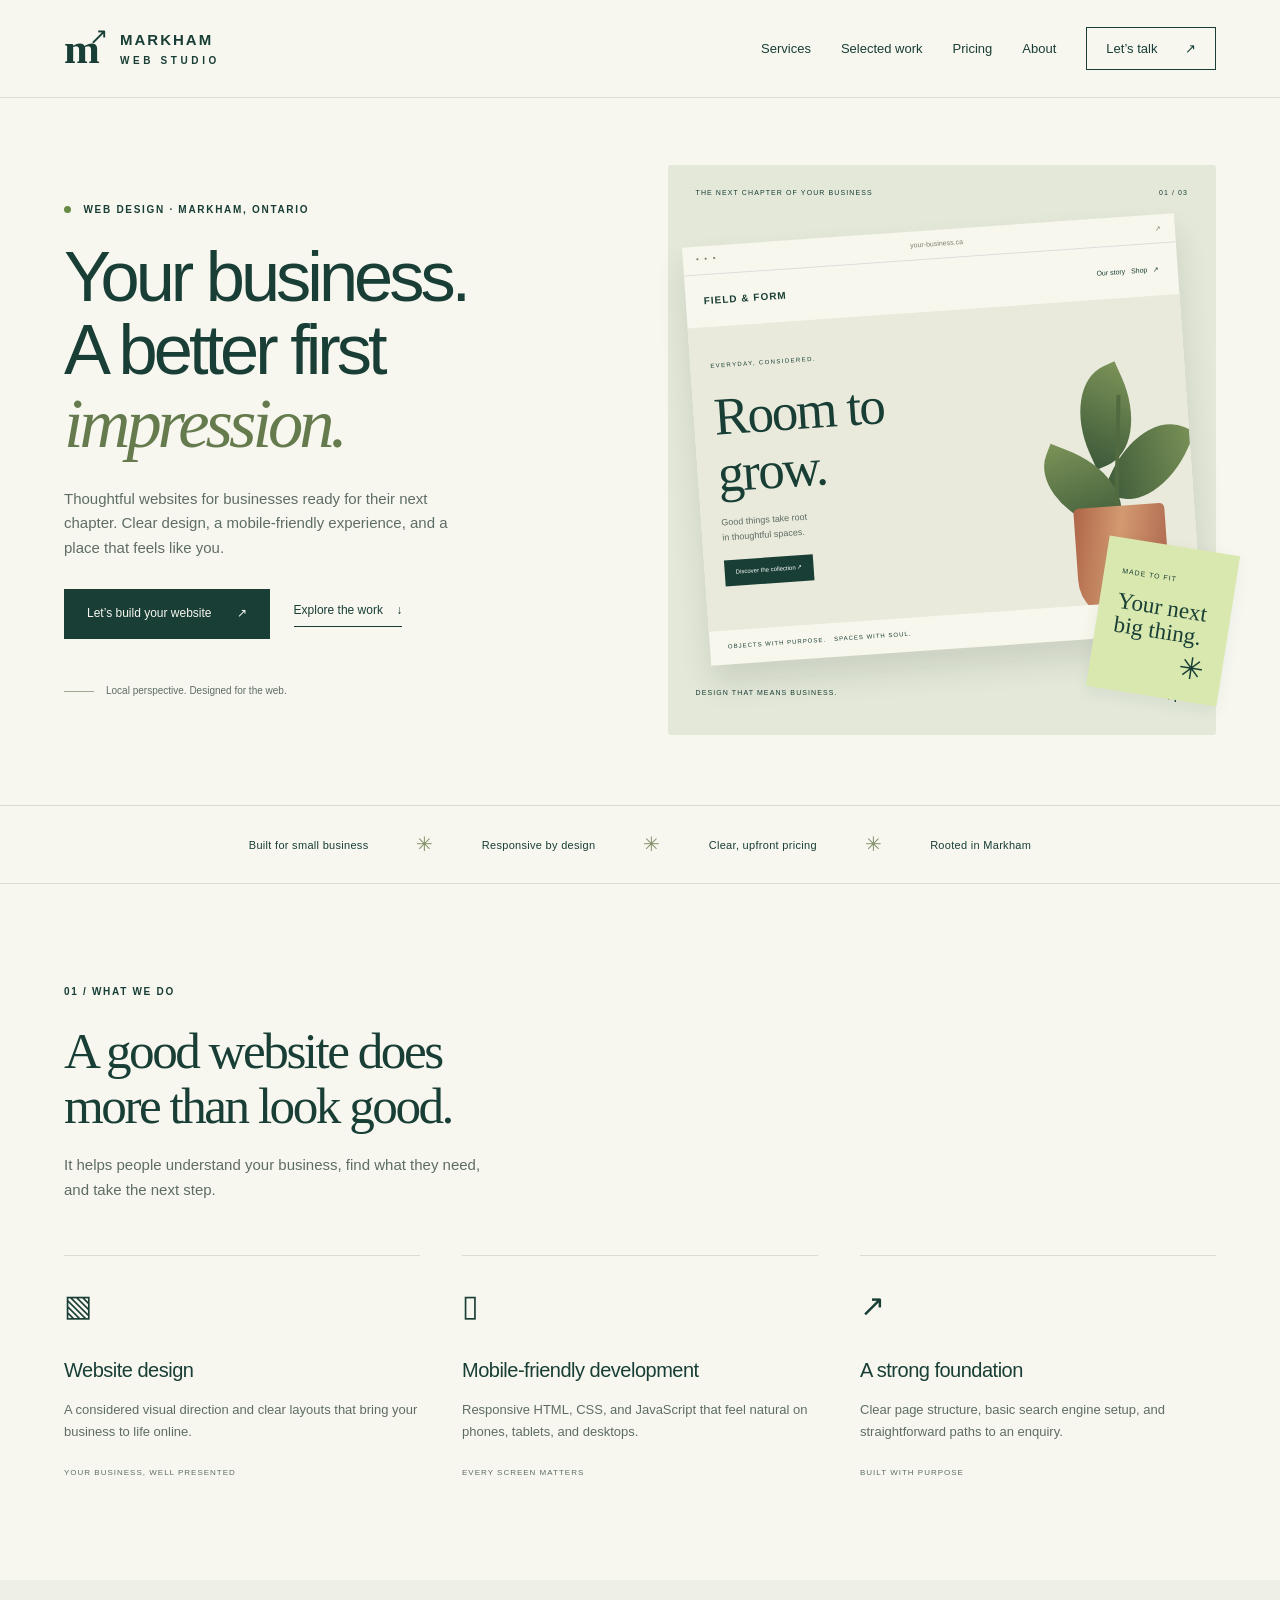
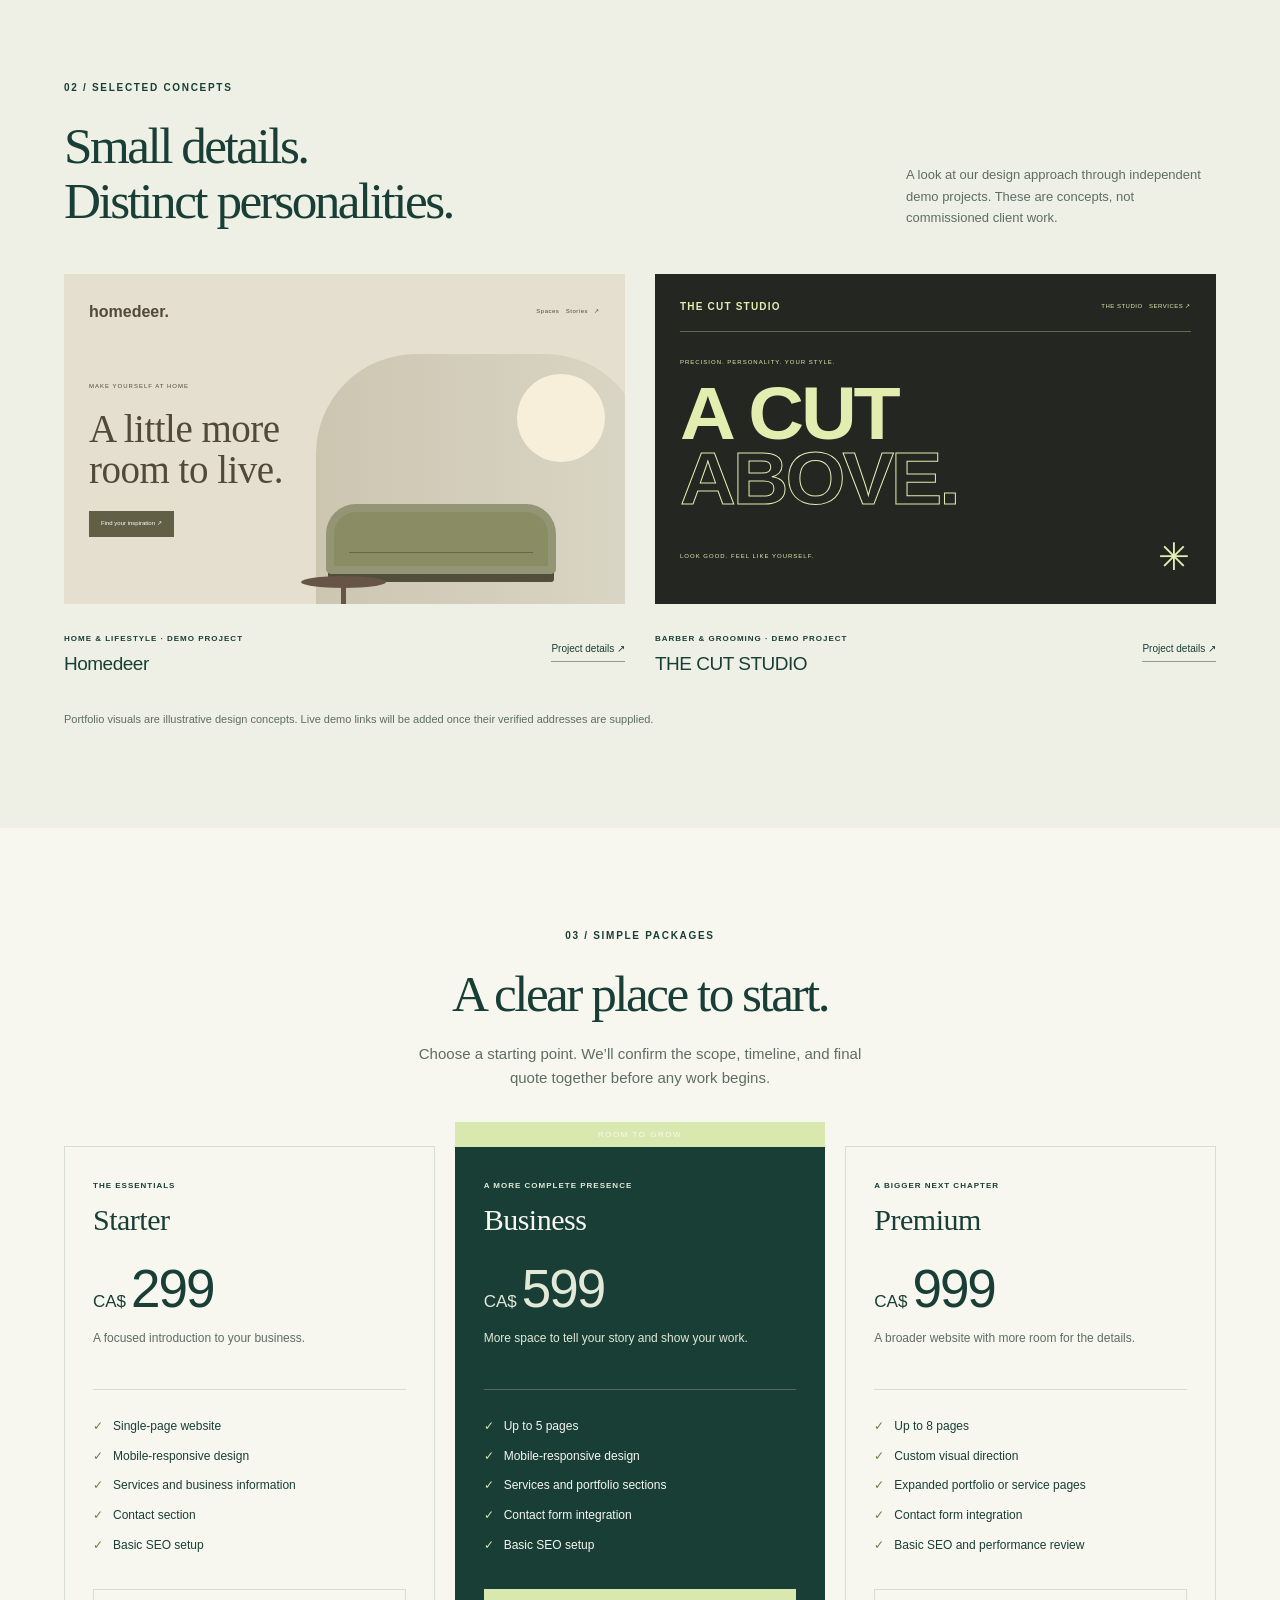
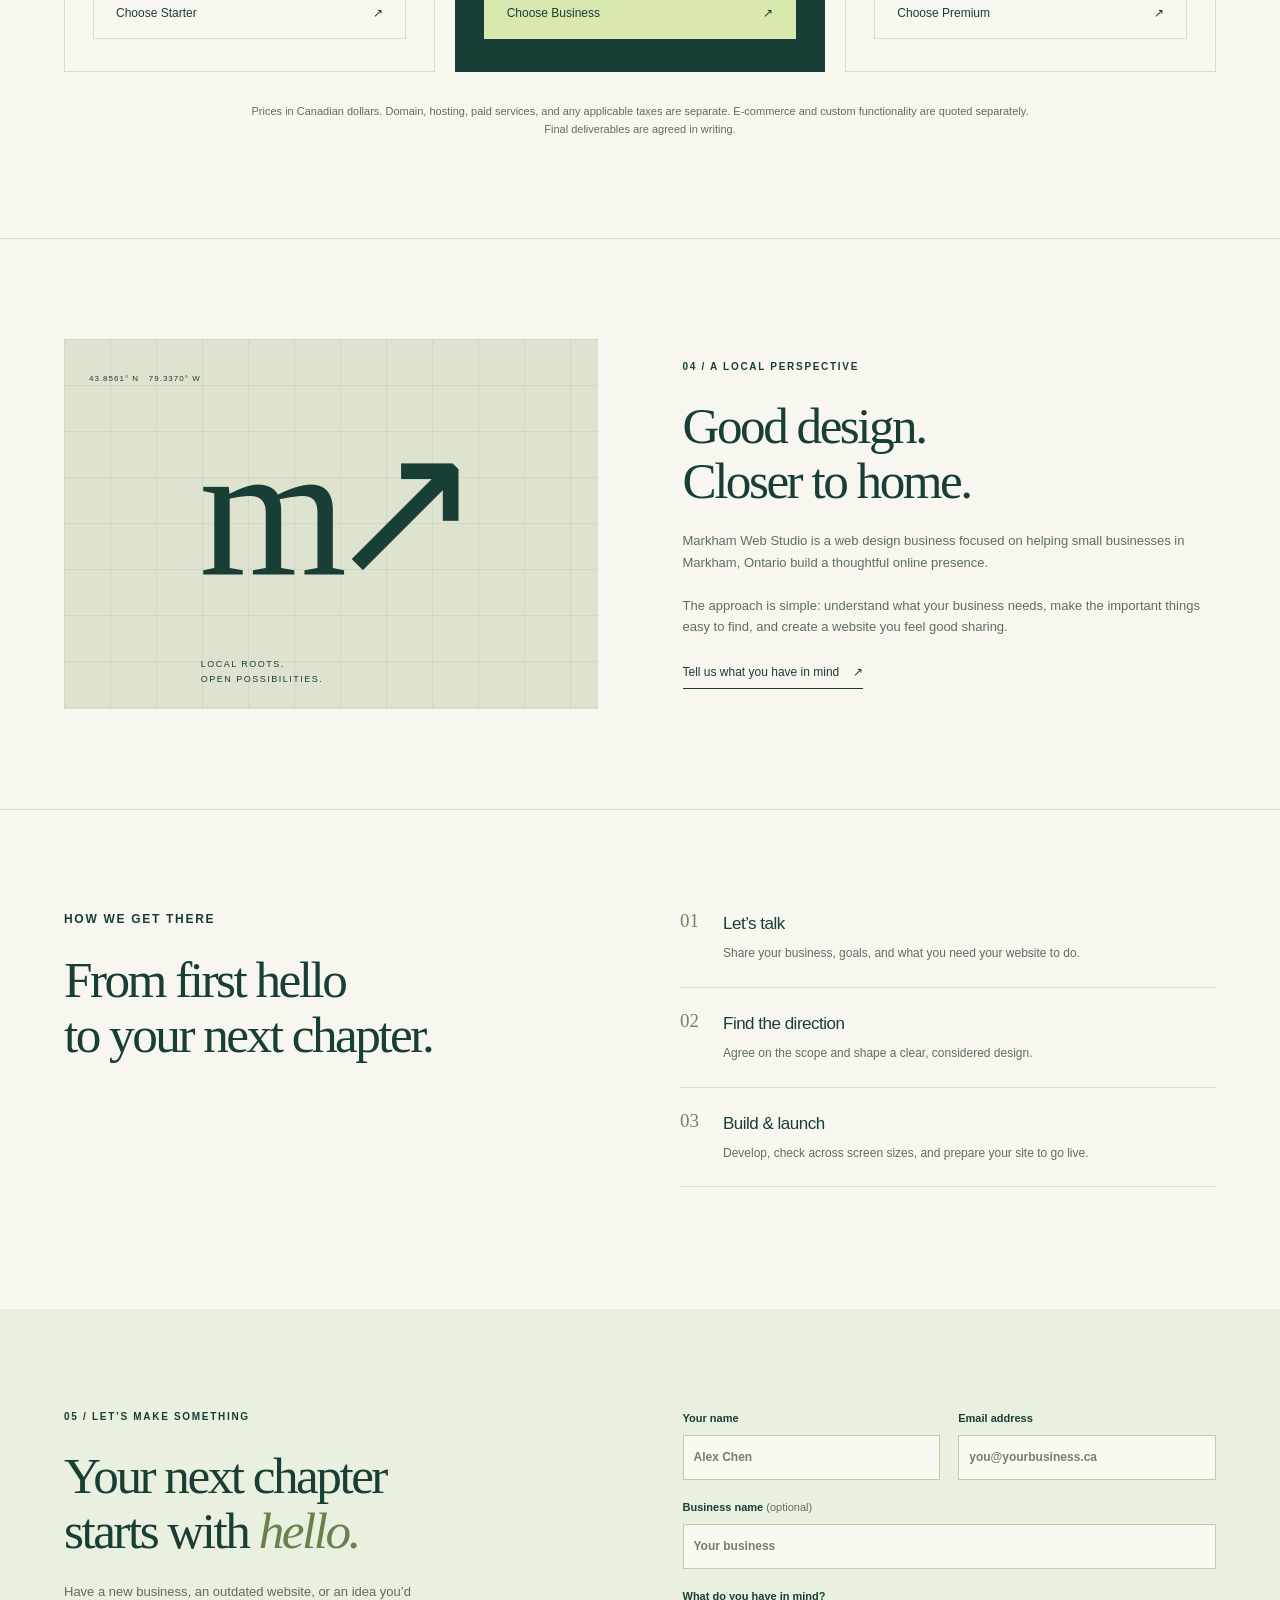
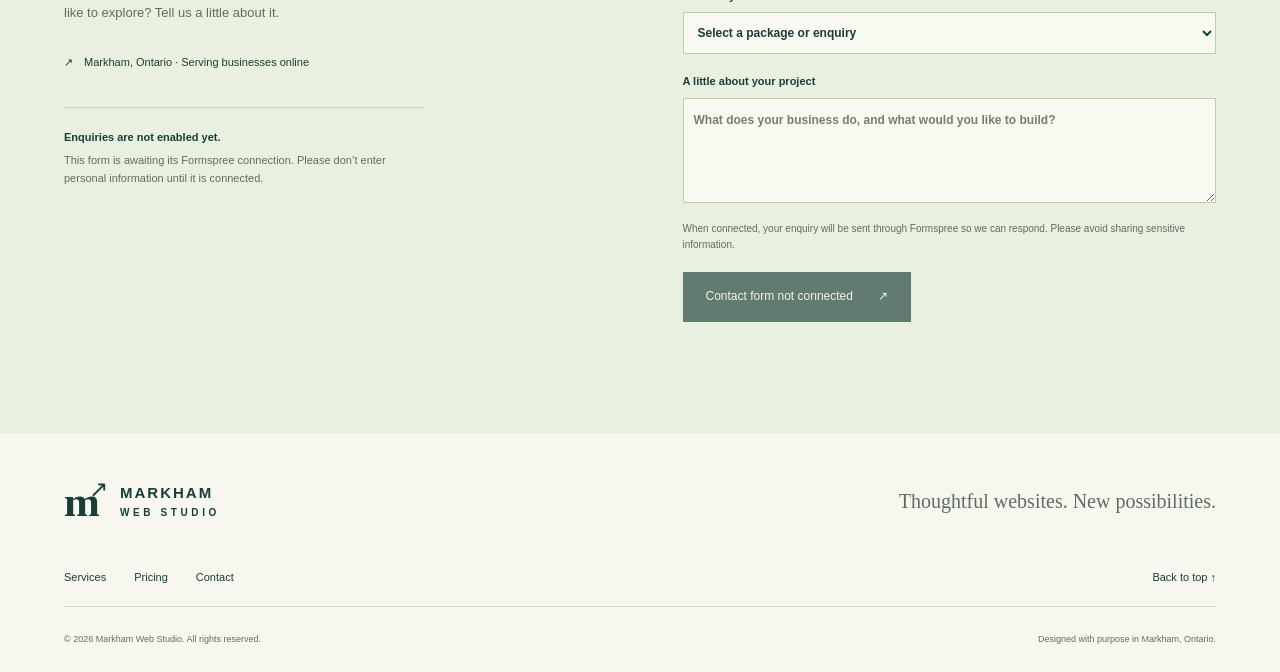
==== index.html @ 5a0e413b "Build Markham Web Studio website and prepare GitHub Pages" ====
<!doctype html>
<html lang="en-CA">
<head>
<meta charset="utf-8"><meta name="viewport" content="width=device-width, initial-scale=1">
<title>Markham Web Studio | Website Design in Markham, Ontario</title>
<meta name="description" content="Website design for small businesses in Markham, Ontario. Explore clear, mobile-friendly website packages from CA$299 at Markham Web Studio.">
<meta name="theme-color" content="#183e35"><meta property="og:title" content="Markham Web Studio — A better first impression."><meta property="og:description" content="Thoughtful website design for small businesses in Markham, Ontario. Packages from CA$299."><meta property="og:type" content="website">
<link rel="icon" href="assets/favicon.svg" type="image/svg+xml"><link rel="stylesheet" href="styles.css"><script src="script.js" defer></script>
</head>
<body>
<a class="skip" href="#main">Skip to content</a>
<header class="header"><a class="brand" href="#home" aria-label="Markham Web Studio home"><span class="brand-icon" aria-hidden="true">m<span>↗</span></span><span>MARKHAM<span class="brand-sub">WEB STUDIO</span></span></a><button class="menu-toggle" aria-expanded="false" aria-controls="navigation">Menu <span aria-hidden="true">☰</span></button><nav id="navigation" aria-label="Main navigation"><a href="#services">Services</a><a href="#work">Selected work</a><a href="#pricing">Pricing</a><a href="#about">About</a><a class="nav-cta" href="#contact">Let’s talk <span aria-hidden="true">↗</span></a></nav></header>
<main id="main">
<section class="hero section" id="home"><div class="hero-copy"><p class="eyebrow"><span class="dot"></span> WEB DESIGN · MARKHAM, ONTARIO</p><h1>Your business.<br>A better first<br><em>impression.</em></h1><p class="intro">Thoughtful websites for businesses ready for their next chapter. Clear design, a mobile-friendly experience, and a place that feels like you.</p><div class="actions"><a class="button dark" href="#contact">Let’s build your website <span aria-hidden="true">↗</span></a><a class="text-link" href="#work">Explore the work <span aria-hidden="true">↓</span></a></div><div class="hero-note"><span class="line"></span> Local perspective. Designed for the web.</div></div><div class="hero-art" aria-label="Illustrative website design concept"><div class="art-top"><span>THE NEXT CHAPTER OF YOUR BUSINESS</span><span>01 / 03</span></div><div class="browser"><div class="browser-bar"><span>● ● ●</span><span>your-business.ca</span><span>↗</span></div><div class="mock-nav"><strong>FIELD & FORM</strong><span>Our story &nbsp; Shop &nbsp; ↗</span></div><div class="mock-content"><span class="tiny">EVERYDAY, CONSIDERED.</span><h2>Room to<br>grow.</h2><p>Good things take root<br>in thoughtful spaces.</p><span class="mock-button">Discover the collection ↗</span><div class="plant"><div class="leaf l1"></div><div class="leaf l2"></div><div class="leaf l3"></div><div class="stem"></div><div class="pot"></div></div></div><div class="mock-footer">OBJECTS WITH PURPOSE. &nbsp; SPACES WITH SOUL.</div></div><div class="art-sticker"><span>MADE TO FIT</span><strong>Your next<br>big thing.</strong><span aria-hidden="true">✳</span></div><div class="art-bottom"><span>DESIGN THAT MEANS BUSINESS.</span><span>✳</span></div></div></section>
<div class="values-strip"><span>Built for small business</span><span aria-hidden="true">✳</span><span>Responsive by design</span><span aria-hidden="true">✳</span><span>Clear, upfront pricing</span><span aria-hidden="true">✳</span><span>Rooted in Markham</span></div>
<section class="section services" id="services"><div class="section-heading"><p class="eyebrow">01 / WHAT WE DO</p><h2>A good website does<br>more than look good.</h2><p>It helps people understand your business, find what they need, and take the next step.</p></div><div class="service-grid"><article><span class="service-icon" aria-hidden="true">▧</span><h3>Website design</h3><p>A considered visual direction and clear layouts that bring your business to life online.</p><span class="tag">YOUR BUSINESS, WELL PRESENTED</span></article><article><span class="service-icon" aria-hidden="true">▯</span><h3>Mobile-friendly development</h3><p>Responsive HTML, CSS, and JavaScript that feel natural on phones, tablets, and desktops.</p><span class="tag">EVERY SCREEN MATTERS</span></article><article><span class="service-icon" aria-hidden="true">↗</span><h3>A strong foundation</h3><p>Clear page structure, basic search engine setup, and straightforward paths to an enquiry.</p><span class="tag">BUILT WITH PURPOSE</span></article></div></section>
<section class="work section" id="work"><div class="split-heading"><div><p class="eyebrow">02 / SELECTED CONCEPTS</p><h2>Small details.<br>Distinct personalities.</h2></div><p>A look at our design approach through independent demo projects. These are concepts, not commissioned client work.</p></div><div class="portfolio-grid"><article class="project"><div class="project-art homedeer"><div class="project-mini-nav"><strong>homedeer.</strong><span>Spaces &nbsp; Stories &nbsp; ↗</span></div><div class="home-copy"><span>MAKE YOURSELF AT HOME</span><h3>A little more<br>room to live.</h3><span class="mini-pill">Find your inspiration ↗</span></div><div class="room-art" aria-hidden="true"><div class="sun"></div><div class="sofa"></div><div class="table"></div></div></div><div class="project-meta"><div><span class="eyebrow">HOME & LIFESTYLE · DEMO PROJECT</span><h3>Homedeer</h3></div><a class="project-link" data-project="homedeer" href="#project-details">Project details <span aria-hidden="true">↗</span></a></div></article><article class="project"><div class="project-art cut"><div class="project-mini-nav"><strong>THE CUT STUDIO</strong><span>THE STUDIO &nbsp; SERVICES ↗</span></div><span class="cut-small">PRECISION. PERSONALITY. YOUR STYLE.</span><h3>A CUT<br><span>ABOVE.</span></h3><div class="cut-bottom"><span>LOOK GOOD. FEEL LIKE YOURSELF.</span><span aria-hidden="true">✳</span></div></div><div class="project-meta"><div><span class="eyebrow">BARBER & GROOMING · DEMO PROJECT</span><h3>THE CUT STUDIO</h3></div><a class="project-link" data-project="cut" href="#project-details">Project details <span aria-hidden="true">↗</span></a></div></article></div><p class="fine-print">Portfolio visuals are illustrative design concepts. Live demo links will be added once their verified addresses are supplied.</p></section>
<section class="pricing section" id="pricing"><div class="section-heading centered"><p class="eyebrow">03 / SIMPLE PACKAGES</p><h2>A clear place to start.</h2><p>Choose a starting point. We’ll confirm the scope, timeline, and final quote together before any work begins.</p></div><div class="price-grid"><article class="price-card"><p class="eyebrow">THE ESSENTIALS</p><h3>Starter</h3><p class="price"><span>CA$</span>299</p><p>A focused introduction to your business.</p><ul><li>Single-page website</li><li>Mobile-responsive design</li><li>Services and business information</li><li>Contact section</li><li>Basic SEO setup</li></ul><a href="#contact" class="button outline" data-package="Starter">Choose Starter <span aria-hidden="true">↗</span></a></article><article class="price-card featured"><span class="recommended">ROOM TO GROW</span><p class="eyebrow">A MORE COMPLETE PRESENCE</p><h3>Business</h3><p class="price"><span>CA$</span>599</p><p>More space to tell your story and show your work.</p><ul><li>Up to 5 pages</li><li>Mobile-responsive design</li><li>Services and portfolio sections</li><li>Contact form integration</li><li>Basic SEO setup</li></ul><a href="#contact" class="button light" data-package="Business">Choose Business <span aria-hidden="true">↗</span></a></article><article class="price-card"><p class="eyebrow">A BIGGER NEXT CHAPTER</p><h3>Premium</h3><p class="price"><span>CA$</span>999</p><p>A broader website with more room for the details.</p><ul><li>Up to 8 pages</li><li>Custom visual direction</li><li>Expanded portfolio or service pages</li><li>Contact form integration</li><li>Basic SEO and performance review</li></ul><a href="#contact" class="button outline" data-package="Premium">Choose Premium <span aria-hidden="true">↗</span></a></article></div><p class="fine-print centered">Prices in Canadian dollars. Domain, hosting, paid services, and any applicable taxes are separate. E-commerce and custom functionality are quoted separately. Final deliverables are agreed in writing.</p></section>
<section class="about section" id="about"><div class="about-art" aria-hidden="true"><div class="about-grid"></div><span class="about-location">43.8561° N &nbsp; 79.3370° W</span><span class="large-mark">m↗</span><span class="about-caption">LOCAL ROOTS.<br>OPEN POSSIBILITIES.</span></div><div class="about-copy"><p class="eyebrow">04 / A LOCAL PERSPECTIVE</p><h2>Good design.<br>Closer to home.</h2><p>Markham Web Studio is a web design business focused on helping small businesses in Markham, Ontario build a thoughtful online presence.</p><p>The approach is simple: understand what your business needs, make the important things easy to find, and create a website you feel good sharing.</p><a class="text-link" href="#contact">Tell us what you have in mind <span aria-hidden="true">↗</span></a></div></section>
<section class="process section"><div><p class="eyebrow">HOW WE GET THERE</p><h2>From first hello<br>to your next chapter.</h2></div><ol><li><span>01</span><div><h3>Let’s talk</h3><p>Share your business, goals, and what you need your website to do.</p></div></li><li><span>02</span><div><h3>Find the direction</h3><p>Agree on the scope and shape a clear, considered design.</p></div></li><li><span>03</span><div><h3>Build & launch</h3><p>Develop, check across screen sizes, and prepare your site to go live.</p></div></li></ol></section>
<section class="contact section" id="contact"><div class="contact-copy"><p class="eyebrow">05 / LET’S MAKE SOMETHING</p><h2>Your next chapter<br>starts with <em>hello.</em></h2><p>Have a new business, an outdated website, or an idea you’d like to explore? Tell us a little about it.</p><span class="location"><span aria-hidden="true">↗</span> Markham, Ontario · Serving businesses online</span><div class="contact-notice" id="connection-notice"><strong>Enquiries are not enabled yet.</strong><p>This form is awaiting its Formspree connection. Please don’t enter personal information until it is connected.</p></div></div><form id="contact-form" aria-describedby="connection-notice" method="post"><div class="form-row"><label>Your name<input name="name" autocomplete="name" required maxlength="100" placeholder="Alex Chen"></label><label>Email address<input type="email" name="email" autocomplete="email" required maxlength="254" placeholder="you@yourbusiness.ca"></label></div><label>Business name <span class="optional">(optional)</span><input name="business" autocomplete="organization" maxlength="160" placeholder="Your business"></label><label>What do you have in mind?<select name="package" id="package"><option value="">Select a package or enquiry</option><option>Starter</option><option>Business</option><option>Premium</option><option>Something else / Not sure yet</option></select></label><label>A little about your project<textarea name="message" rows="4" required minlength="10" maxlength="5000" placeholder="What does your business do, and what would you like to build?"></textarea></label><div class="honeypot" aria-hidden="true"><label>Leave this empty<input name="_gotcha" tabindex="-1" autocomplete="off"></label></div><p class="form-privacy">When connected, your enquiry will be sent through Formspree so we can respond. Please avoid sharing sensitive information.</p><button class="button dark" id="submit-button" type="submit" disabled>Contact form not connected <span aria-hidden="true">↗</span></button><p id="form-status" role="status" aria-live="polite"></p></form></section>
</main>
<footer class="footer"><a class="brand" href="#home"><span class="brand-icon" aria-hidden="true">m<span>↗</span></span><span>MARKHAM<span class="brand-sub">WEB STUDIO</span></span></a><p>Thoughtful websites. New possibilities.</p><div><a href="#services">Services</a><a href="#pricing">Pricing</a><a href="#contact">Contact</a><a href="#home">Back to top ↑</a></div><small>© <span id="year">2026</span> Markham Web Studio. All rights reserved.</small><small>Designed with purpose in Markham, Ontario.</small></footer>
<dialog id="project-details"><button class="dialog-close" aria-label="Close project details">×</button><p class="eyebrow">PORTFOLIO DEMO PROJECT</p><h2 id="project-title"></h2><p id="project-description"></p><p>This is an independent demo project, not commissioned work or a paying client. Its verified live URL has not yet been supplied.</p><button class="button dark dialog-done">Back to the work</button></dialog>
</body></html>
---- styles.css ----
:root{--paper:#f7f7f0;--ink:#183e35;--muted:#5e6d64;--line:#d8ddd1;--lime:#d9e8ae;--serif:Georgia,'Times New Roman',serif}*{box-sizing:border-box}html{scroll-behavior:smooth;scroll-padding-top:100px}body{margin:0;background:var(--paper);color:var(--ink);font:15px/1.65 Arial,Helvetica,sans-serif}a{color:inherit;text-decoration:none}button,input,select,textarea{font:inherit}button,a,input,select,textarea{-webkit-tap-highlight-color:transparent}a:focus-visible,button:focus-visible,input:focus-visible,select:focus-visible,textarea:focus-visible{outline:3px solid #8b6d30;outline-offset:5px}button{cursor:pointer}h1,h2,h3,p{margin:0}h1,h2{font-weight:400;line-height:1.08;letter-spacing:-2.5px}h2{font-family:var(--serif);font-size:clamp(36px,4vw,54px)}h3{font-size:20px;font-weight:500;letter-spacing:-.5px}em{font-family:var(--serif);font-weight:400}p{color:var(--muted)}.section{max-width:1320px;margin:auto;padding:100px 64px}.header{max-width:1440px;margin:auto;padding:27px 64px;display:flex;align-items:center;justify-content:space-between;border-bottom:1px solid var(--line)}.brand{display:flex;align-items:center;gap:12px;font-size:15px;font-weight:700;letter-spacing:2px;line-height:1.3}.brand-icon{font-family:var(--serif);font-size:43px;letter-spacing:-10px;line-height:1;position:relative;width:44px}.brand-icon span{font:23px Arial;position:absolute;right:0;top:-4px;letter-spacing:0}.brand-sub{display:block;font-size:10px;letter-spacing:3.6px;margin-top:4px}.header nav{display:flex;gap:30px;align-items:center;font-size:13px}.header a:hover,.text-link:hover,.footer a:hover{text-decoration:underline;text-underline-offset:5px}.nav-cta{border:1px solid var(--ink);padding:10px 19px}.nav-cta span{margin-left:24px}.menu-toggle{display:none}.hero{display:grid;grid-template-columns:1fr 1fr;gap:55px;padding-top:67px;padding-bottom:70px;align-items:center}.eyebrow{font-size:10px;letter-spacing:1.7px;font-weight:600;color:var(--ink);margin-bottom:22px}.dot{display:inline-block;width:7px;height:7px;border-radius:100%;background:#678a45;margin-right:8px}.hero h1{font-size:clamp(50px,5.5vw,78px);letter-spacing:-4px;line-height:1.04}.hero h1 em{color:#667b4d}.intro{max-width:410px;margin:26px 0 28px;font-size:15px}.actions{display:flex;gap:24px;align-items:center;flex-wrap:wrap}.button{display:inline-flex;align-items:center;justify-content:space-between;gap:25px;padding:14px 22px;border:1px solid transparent;font-size:12px;font-weight:500;transition:background .2s,transform .2s}.button:hover:not(:disabled){transform:translateY(-2px)}.dark{background:var(--ink);color:var(--paper)}.dark:hover:not(:disabled){background:#285347}.light{background:var(--lime);color:var(--ink)}.outline{border-color:var(--line)}.outline:hover{background:#e9eddf}.text-link{font-size:12px;border-bottom:1px solid var(--ink);padding-bottom:5px}.text-link span{margin-left:10px}.hero-note{display:flex;align-items:center;gap:12px;color:var(--muted);font-size:10px;margin-top:44px}.line{height:1px;width:30px;background:#9ea893}.hero-art{background:#e3e8d9;position:relative;padding:22px 28px 20px;min-height:490px;border-radius:3px}.art-top,.art-bottom{display:flex;justify-content:space-between;align-items:center;font-size:7px;letter-spacing:1.1px}.art-bottom{margin-top:22px}.art-bottom>span:last-child{font-size:27px}.browser{margin-top:31px;background:#f8f7ed;box-shadow:0 18px 30px #24352920;transform:rotate(-4deg);position:relative}.browser-bar{display:flex;justify-content:space-between;font-size:7px;padding:8px 13px;border-bottom:1px solid #ddd;color:#7d8170}.browser-bar span:first-child{letter-spacing:2px;font-size:5px}.mock-nav{display:flex;align-items:center;justify-content:space-between;padding:18px;font-size:7px}.mock-nav strong{font-size:10px;letter-spacing:1px}.mock-content{position:relative;overflow:hidden;padding:24px 20px 44px;background:#e9eadb}.tiny{font-size:6px;letter-spacing:1.4px}.mock-content h2{font-size:53px;letter-spacing:-2px;margin:13px 0}.mock-content p{font-size:9px;line-height:1.6}.mock-button{display:inline-block;font-size:6px;background:var(--ink);color:white;padding:8px 11px;margin-top:16px}.mock-footer{padding:12px 18px;font-size:6px;letter-spacing:1px}.plant{position:absolute;width:145px;height:240px;right:4px;bottom:0}.pot{position:absolute;width:91px;height:112px;bottom:-15px;left:28px;background:linear-gradient(100deg,#ae6548,#d39a70 45%,#aa634c);border-radius:5px 5px 40px 40px}.stem{position:absolute;bottom:90px;left:74px;width:4px;height:118px;background:#526a3f;transform:rotate(5deg)}.leaf{position:absolute;background:linear-gradient(50deg,#3c5939,#7b9257);border-radius:80% 0 80% 0;width:60px;height:92px}.l1{top:6px;left:37px;transform:rotate(-20deg)}.l2{top:55px;left:77px;transform:rotate(28deg)}.l3{top:77px;left:9px;transform:rotate(-65deg)}.art-sticker{position:absolute;right:-13px;bottom:38px;background:var(--lime);width:132px;padding:18px;transform:rotate(9deg);box-shadow:0 5px 15px #203b2910}.art-sticker>span:first-child{font-size:7px;letter-spacing:1px}.art-sticker strong{display:block;font:23px/1.05 var(--serif);margin-top:8px}.art-sticker>span:last-child{display:block;text-align:right;font-size:30px;line-height:1;margin-top:5px}.values-strip{border-block:1px solid var(--line);display:flex;justify-content:center;align-items:center;gap:48px;padding:22px;font-size:11px;letter-spacing:.3px}.values-strip>span:nth-child(even){font-size:20px;color:#849169}.section-heading{max-width:590px}.section-heading>p:last-child{max-width:440px;margin-top:20px}.service-grid{display:grid;grid-template-columns:repeat(3,1fr);gap:42px;margin-top:52px}.service-grid article{border-top:1px solid var(--line);padding-top:25px}.service-icon{display:block;font-size:30px;margin-bottom:24px}.service-grid h3{margin-bottom:12px}.service-grid p{font-size:13px}.tag{display:block;font-size:8px;letter-spacing:1px;margin-top:24px;color:var(--muted)}.work{background:#eef0e6;max-width:none;padding-inline:max(64px,calc((100vw - 1192px)/2))}.split-heading{display:flex;justify-content:space-between;gap:50px;align-items:end;margin-bottom:45px}.split-heading>p{max-width:310px;font-size:13px}.portfolio-grid{display:grid;grid-template-columns:1fr 1fr;gap:30px}.project-art{height:330px;overflow:hidden;position:relative;padding:25px}.homedeer{background:#e5dfcf;color:#514939}.project-mini-nav{display:flex;justify-content:space-between;align-items:center}.project-mini-nav strong{font-size:16px}.project-mini-nav>span{font-size:6px;letter-spacing:.5px}.home-copy{margin-top:46px;position:relative;z-index:2}.home-copy>span:first-child{font-size:6px;letter-spacing:1px}.home-copy h3{font:39px/1.07 var(--serif);margin-top:12px}.mini-pill{display:inline-block;background:#615f46;color:white;padding:8px 12px;font-size:6px;margin-top:20px}.room-art{position:absolute;inset:80px -20px 0 45%;background:linear-gradient(90deg,#ccc6b1,#dad6c5);border-radius:100px 100px 0 0}.sun{position:absolute;top:20px;right:40px;width:88px;height:88px;border-radius:50%;background:#f7efda}.sofa{position:absolute;width:230px;height:70px;bottom:30px;left:10px;background:#8a8c64;border:8px solid #939574;border-radius:30px 30px 5px 5px;box-shadow:0 10px 0 -2px #514e3b}.sofa:after{content:'';position:absolute;left:15px;right:15px;bottom:13px;height:1px;background:#606846}.table{position:absolute;width:85px;height:12px;background:#665446;bottom:16px;left:-15px;border-radius:50%}.table:after{content:'';position:absolute;width:5px;height:27px;top:8px;left:40px;background:#665446}.cut{background:#242622;color:#e4edb0}.cut .project-mini-nav{border-bottom:1px solid #63664d;padding-bottom:16px}.cut .project-mini-nav strong{font-size:10px;letter-spacing:1.2px}.cut-small{display:block;font-size:6px;letter-spacing:1px;margin-top:26px}.cut h3{font:900 75px/.86 Impact,'Arial Narrow',sans-serif;letter-spacing:-3px;margin-top:13px;transform:scaleX(1.03);transform-origin:left}.cut h3>span{color:transparent;-webkit-text-stroke:1px #e4edb0}.cut-bottom{position:absolute;bottom:15px;left:25px;right:25px;display:flex;justify-content:space-between;align-items:center;font-size:6px;letter-spacing:1px}.cut-bottom>span:last-child{font-size:38px}.project-meta{display:flex;justify-content:space-between;align-items:center;gap:15px;margin-top:20px}.project-meta .eyebrow{font-size:8px;margin-bottom:5px;letter-spacing:1px}.project-meta h3{font-size:19px}.project-link{font-size:10px;border-bottom:1px solid #929f87;padding-bottom:3px;white-space:nowrap}.project-link:hover{color:#637941}.fine-print{font-size:11px;margin-top:30px;max-width:780px}.centered{text-align:center;margin-inline:auto}.centered>p:last-child{margin-inline:auto;max-width:480px}.price-grid{display:grid;grid-template-columns:repeat(3,1fr);margin-top:55px;gap:20px;align-items:stretch}.price-card{padding:32px 28px;border:1px solid var(--line);position:relative;display:flex;flex-direction:column}.price-card .eyebrow{font-size:8px;margin-bottom:11px;letter-spacing:1px}.price-card h3{font:30px var(--serif)}.price{font-size:53px;color:var(--ink);letter-spacing:-2px;line-height:1.5;margin-top:12px}.price>span{font-size:17px;letter-spacing:0;margin-right:5px}.price-card>p:not(.price):not(.eyebrow){font-size:12px;min-height:40px}.price-card ul{list-style:none;padding:22px 0 28px;margin:20px 0 0;border-top:1px solid var(--line);font-size:12px}.price-card li{padding:5px 0}.price-card li:before{content:'✓';margin-right:10px;color:#648044}.price-card .button{margin-top:auto}.featured{background:var(--ink);color:var(--paper);border-color:var(--ink)}.featured p,.featured .eyebrow{color:#e3e8d7}.featured ul{border-color:#506a5c}.featured li:before{color:var(--lime)}.recommended{position:absolute;left:-1px;right:-1px;top:-25px;background:var(--lime);text-align:center;font-size:8px;letter-spacing:1.5px;padding:6px}.about{display:grid;grid-template-columns:1fr 1fr;gap:85px;align-items:center;border-top:1px solid var(--line)}.about-art{height:370px;background:#dde3cf;position:relative;overflow:hidden;padding:25px}.about-grid{position:absolute;inset:0;background-image:linear-gradient(#85957722 1px,transparent 1px),linear-gradient(90deg,#85957722 1px,transparent 1px);background-size:46px 46px}.about-location{position:relative;font-size:8px;letter-spacing:1px}.large-mark{position:absolute;font:190px var(--serif);letter-spacing:-22px;left:50%;top:40%;transform:translate(-50%,-40%);white-space:nowrap}.about-caption{position:absolute;bottom:23px;font-size:9px;letter-spacing:1.5px;line-height:1.6}.about-copy>p:not(.eyebrow){font-size:13px;margin-top:22px}.about-copy .text-link{display:inline-block;margin-top:25px}.process{border-top:1px solid var(--line);display:grid;grid-template-columns:1fr 1fr;gap:80px}.process ol{list-style:none;margin:0;padding:0}.process li{display:flex;gap:24px;border-bottom:1px solid var(--line);padding:0 0 23px;margin-bottom:22px}.process li>span{font:19px var(--serif);color:#74865d}.process h3{font-size:17px;margin-bottom:6px}.process p{font-size:12px}.contact{background:#eaf0df;max-width:none;padding-inline:max(64px,calc((100vw - 1192px)/2));display:grid;grid-template-columns:1fr 1fr;gap:85px}.contact-copy>p:not(.eyebrow){font-size:13px;margin-top:22px;max-width:360px}.contact-copy h2 em{color:#68804e}.location{display:block;font-size:11px;margin-top:30px}.location>span{margin-right:8px}.contact-notice{border-top:1px solid #c9d2bc;margin-top:35px;padding-top:20px;max-width:360px;font-size:11px}.contact-notice p{margin-top:5px}.form-row{display:grid;grid-template-columns:1fr 1fr;gap:18px}label{display:block;font-size:11px;font-weight:600;margin-bottom:18px}input,select,textarea{display:block;width:100%;padding:12px 10px;border:1px solid #bdcbb0;border-radius:0;margin-top:7px;background:#f8faf2;color:var(--ink);font-size:12px}textarea{resize:vertical}input::placeholder,textarea::placeholder{color:#74806e}.optional{font-weight:400;color:var(--muted)}.form-privacy{font-size:10px;margin-bottom:18px}.honeypot{position:absolute;left:-10000px}.button:disabled{cursor:not-allowed;opacity:.65}#form-status{font-size:12px;margin-top:12px}.footer{max-width:1440px;margin:auto;padding:46px 64px 25px;display:grid;grid-template-columns:1fr 1fr;gap:25px}.footer>p{text-align:right;font:20px var(--serif);align-self:center}.footer>div{grid-column:1/-1;display:flex;gap:28px;padding:20px 0;border-bottom:1px solid var(--line);font-size:11px}.footer>div>a:last-child{margin-left:auto}.footer small{font-size:9px;color:var(--muted)}.footer>small:last-child{text-align:right}.skip{position:fixed;left:10px;top:-100px;z-index:10;padding:10px;background:var(--ink);color:white}.skip:focus{top:10px}dialog{background:var(--paper);color:var(--ink);border:1px solid var(--line);padding:40px;max-width:520px;width:calc(100% - 32px)}dialog::backdrop{background:#132a24aa}dialog h2{font-size:36px;margin-bottom:20px}dialog p{font-size:13px;margin-bottom:20px}.dialog-close{position:absolute;right:12px;top:7px;border:0;background:none;color:var(--ink);font-size:28px}.dialog-done{margin-top:5px}@media(min-width:1600px){.work,.contact{padding-inline:calc((100vw - 1192px)/2)}}@media(max-width:1050px){.section{padding:70px 35px}.header{padding:24px 35px}.header nav{gap:20px}.hero{gap:30px}.hero h1{font-size:61px}.hero-art{padding:18px;min-height:450px}.mock-content h2{font-size:44px}.plant{right:-25px}.values-strip{gap:25px;font-size:10px}.about,.contact,.process{gap:40px}.price-card{padding:27px 20px}.cut h3{font-size:65px}.project-art{height:300px}.project-meta{align-items:start;flex-direction:column;gap:10px}.footer{padding-inline:35px}}@media(max-width:760px){html{scroll-padding-top:20px}.header{padding:20px 24px;position:relative;flex-wrap:wrap;gap:20px}.brand{font-size:13px}.brand-sub{font-size:8px}.brand-icon{font-size:38px;width:40px}.menu-toggle{display:flex;align-items:center;gap:14px;background:transparent;border:1px solid var(--line);padding:8px 12px;font-size:12px;color:var(--ink)}.header nav{display:none;width:100%;padding-top:10px;flex-direction:column;align-items:stretch;gap:0}.header nav.open{display:flex}.header nav>a{padding:12px 0}.header nav .nav-cta{padding:12px;margin-top:10px}.section{padding:60px 24px}.hero{grid-template-columns:1fr;padding-top:42px;gap:35px}.hero h1{font-size:clamp(52px,10vw,76px)}.hero .eyebrow{font-size:9px}.intro{max-width:470px}.hero-art{min-height:430px;margin:0 8px 0 0;padding:20px 30px}.browser{max-width:390px;margin:25px auto 0}.mock-content{padding-bottom:28px}.mock-content h2{font-size:49px}.plant{right:10px}.art-sticker{bottom:22px}.hero-note{margin-top:28px}.values-strip{display:grid;grid-template-columns:1fr 1fr;text-align:center;gap:12px;padding:20px;font-size:10px}.values-strip>span:nth-child(even){display:none}h2{letter-spacing:-1.5px;font-size:39px}.service-grid{grid-template-columns:1fr;gap:28px;margin-top:35px}.service-grid article{display:grid;grid-template-columns:45px 1fr;gap:0 15px}.service-icon{grid-row:1/4;margin:0}.service-grid p,.service-grid .tag{grid-column:2}.service-grid .tag{margin-top:16px}.split-heading{display:block;margin-bottom:30px}.split-heading>p{margin-top:20px;max-width:440px}.portfolio-grid{grid-template-columns:1fr;gap:38px}.project-art{height:320px}.project-meta{flex-direction:row;align-items:center}.cut h3{font-size:80px}.home-copy h3{font-size:43px}.price-grid{grid-template-columns:1fr;gap:43px;margin-top:40px}.price-card{padding:30px}.price-card>p:not(.price):not(.eyebrow){min-height:0}.price-card .button{margin-top:0}.about{grid-template-columns:1fr;gap:35px}.about-art{height:300px}.about-copy>p:not(.eyebrow){font-size:14px}.process{grid-template-columns:1fr;gap:35px}.contact{grid-template-columns:1fr;gap:35px}.contact-copy>p:not(.eyebrow),.contact-notice{max-width:none}.footer{padding:40px 24px 25px;gap:22px}.footer>p{font-size:17px;max-width:150px;justify-self:end}.footer>div{gap:20px;flex-wrap:wrap}.footer>small{font-size:8px}.footer>small:last-child{max-width:140px;justify-self:end}.actions{gap:20px}.project-link{font-size:9px}}@media(max-width:380px){.form-row{grid-template-columns:1fr;gap:0}.project-meta{align-items:start;flex-direction:column}.hero-art{padding-inline:18px}.mock-content h2{font-size:43px}.plant{right:-20px}.footer>p{font-size:15px}.footer>div{gap:15px}.hero h1{font-size:51px}.cut h3{font-size:69px}}@media(prefers-reduced-motion:reduce){html{scroll-behavior:auto}*,*::before,*::after{transition:none!important}}
/* Let grid content shrink naturally on narrow phones. */
.project,.hero-copy,.hero-art,.about-copy,.contact-copy,form{min-width:0}.project-meta .eyebrow{overflow-wrap:anywhere}
.portfolio-grid{grid-template-columns:repeat(2,minmax(0,1fr))}@media(max-width:760px){.portfolio-grid{grid-template-columns:minmax(0,1fr)}}
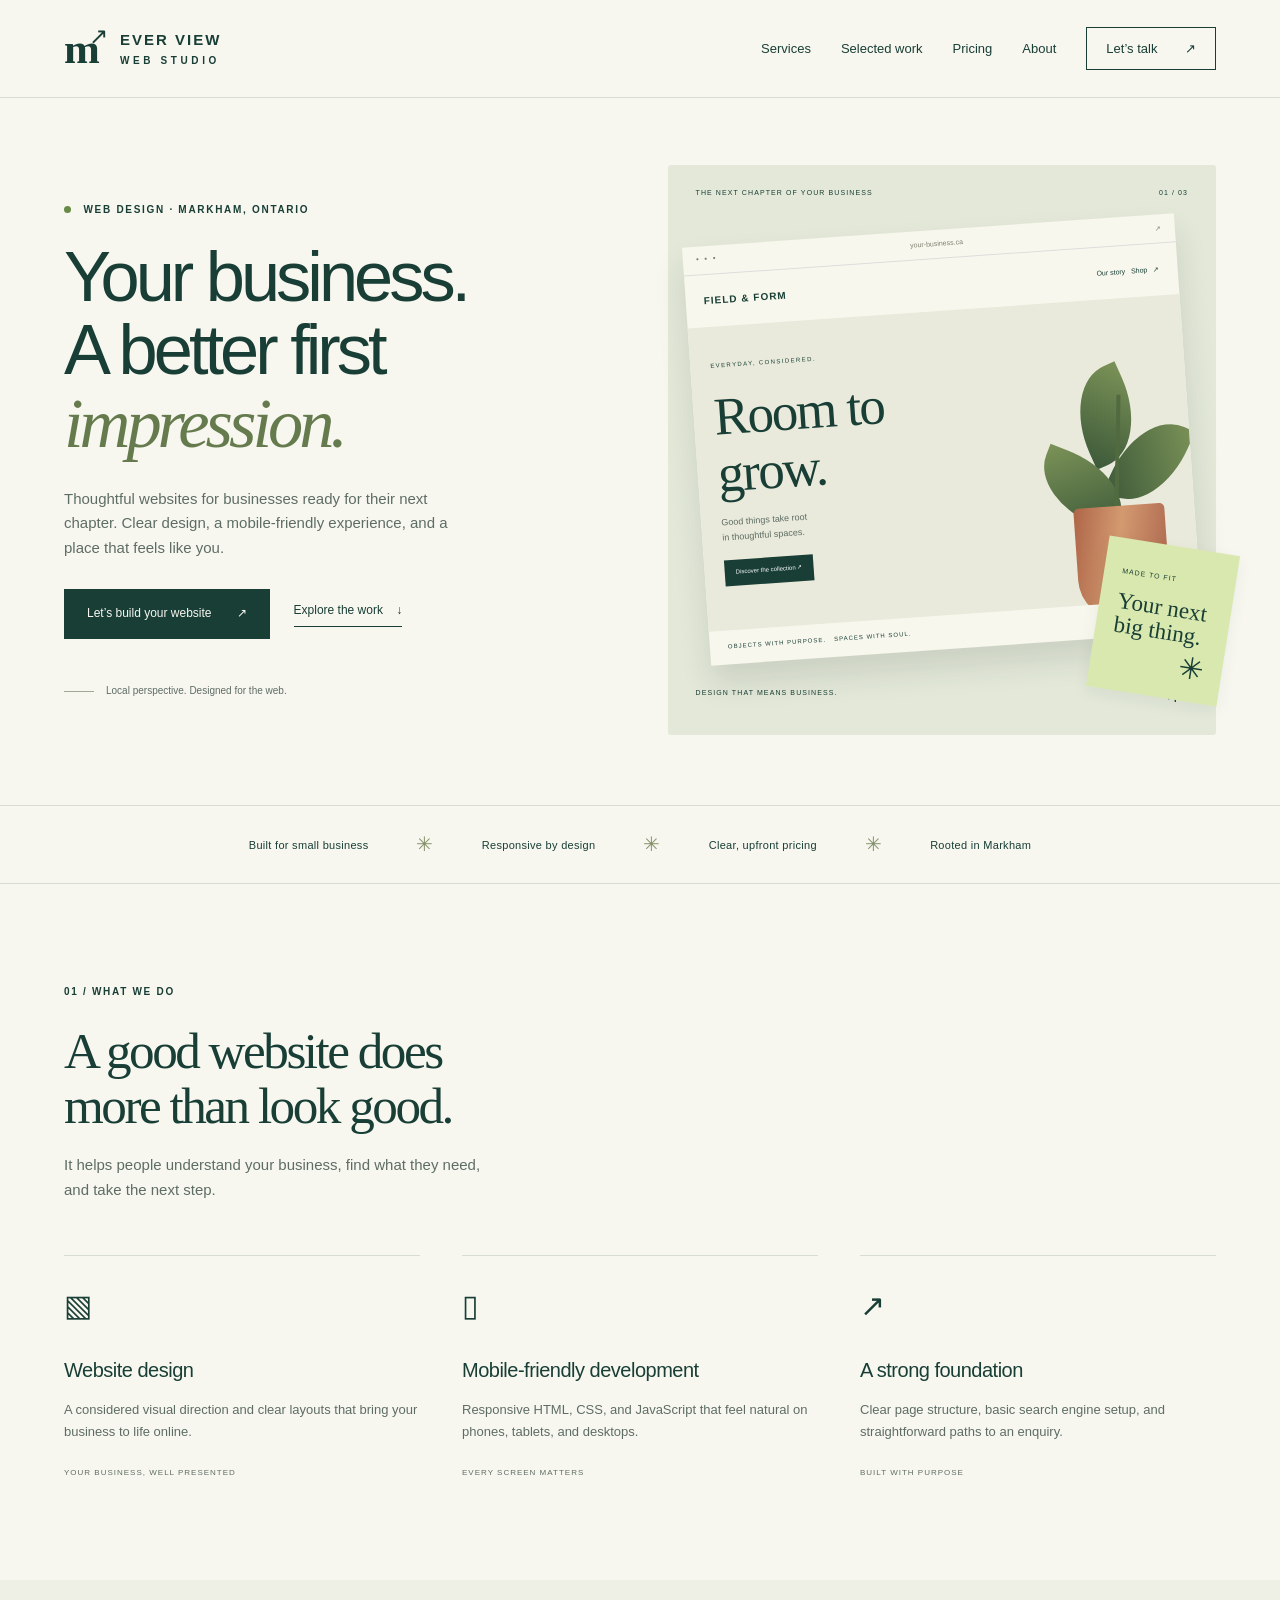
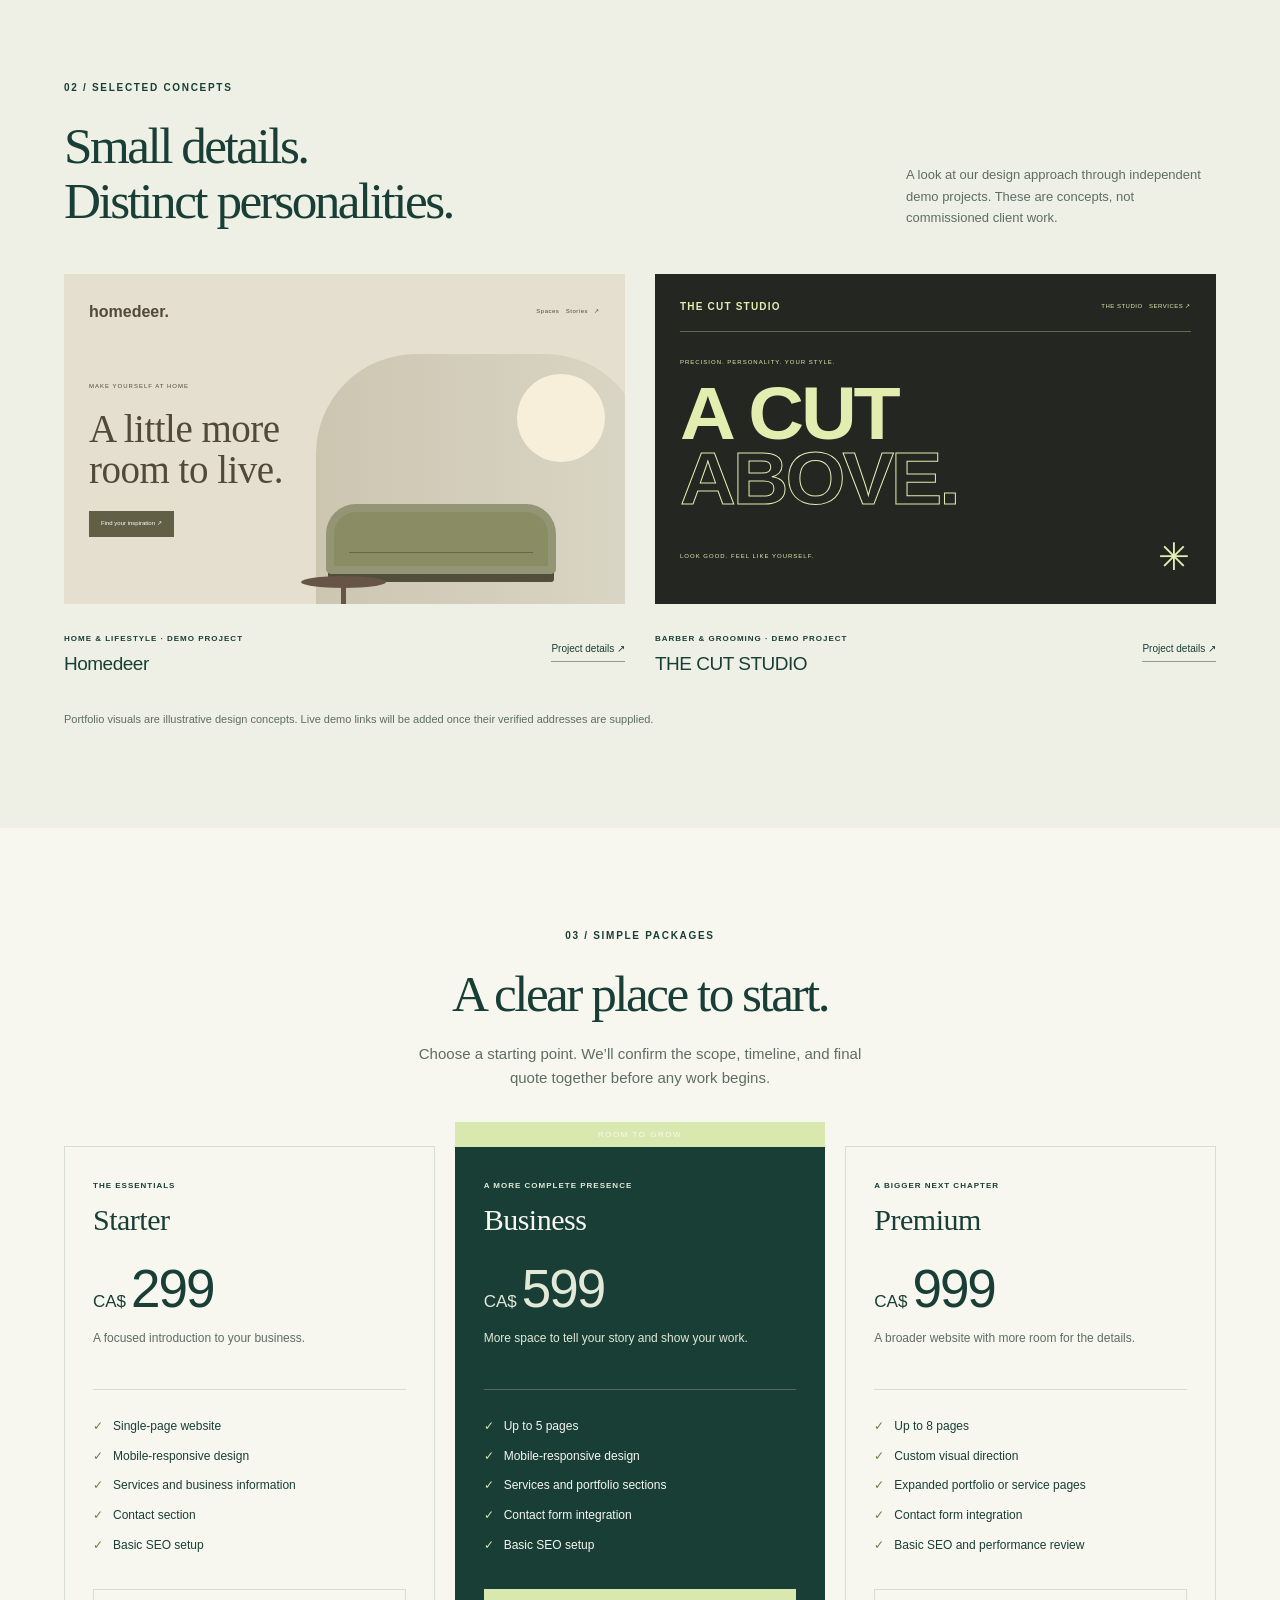
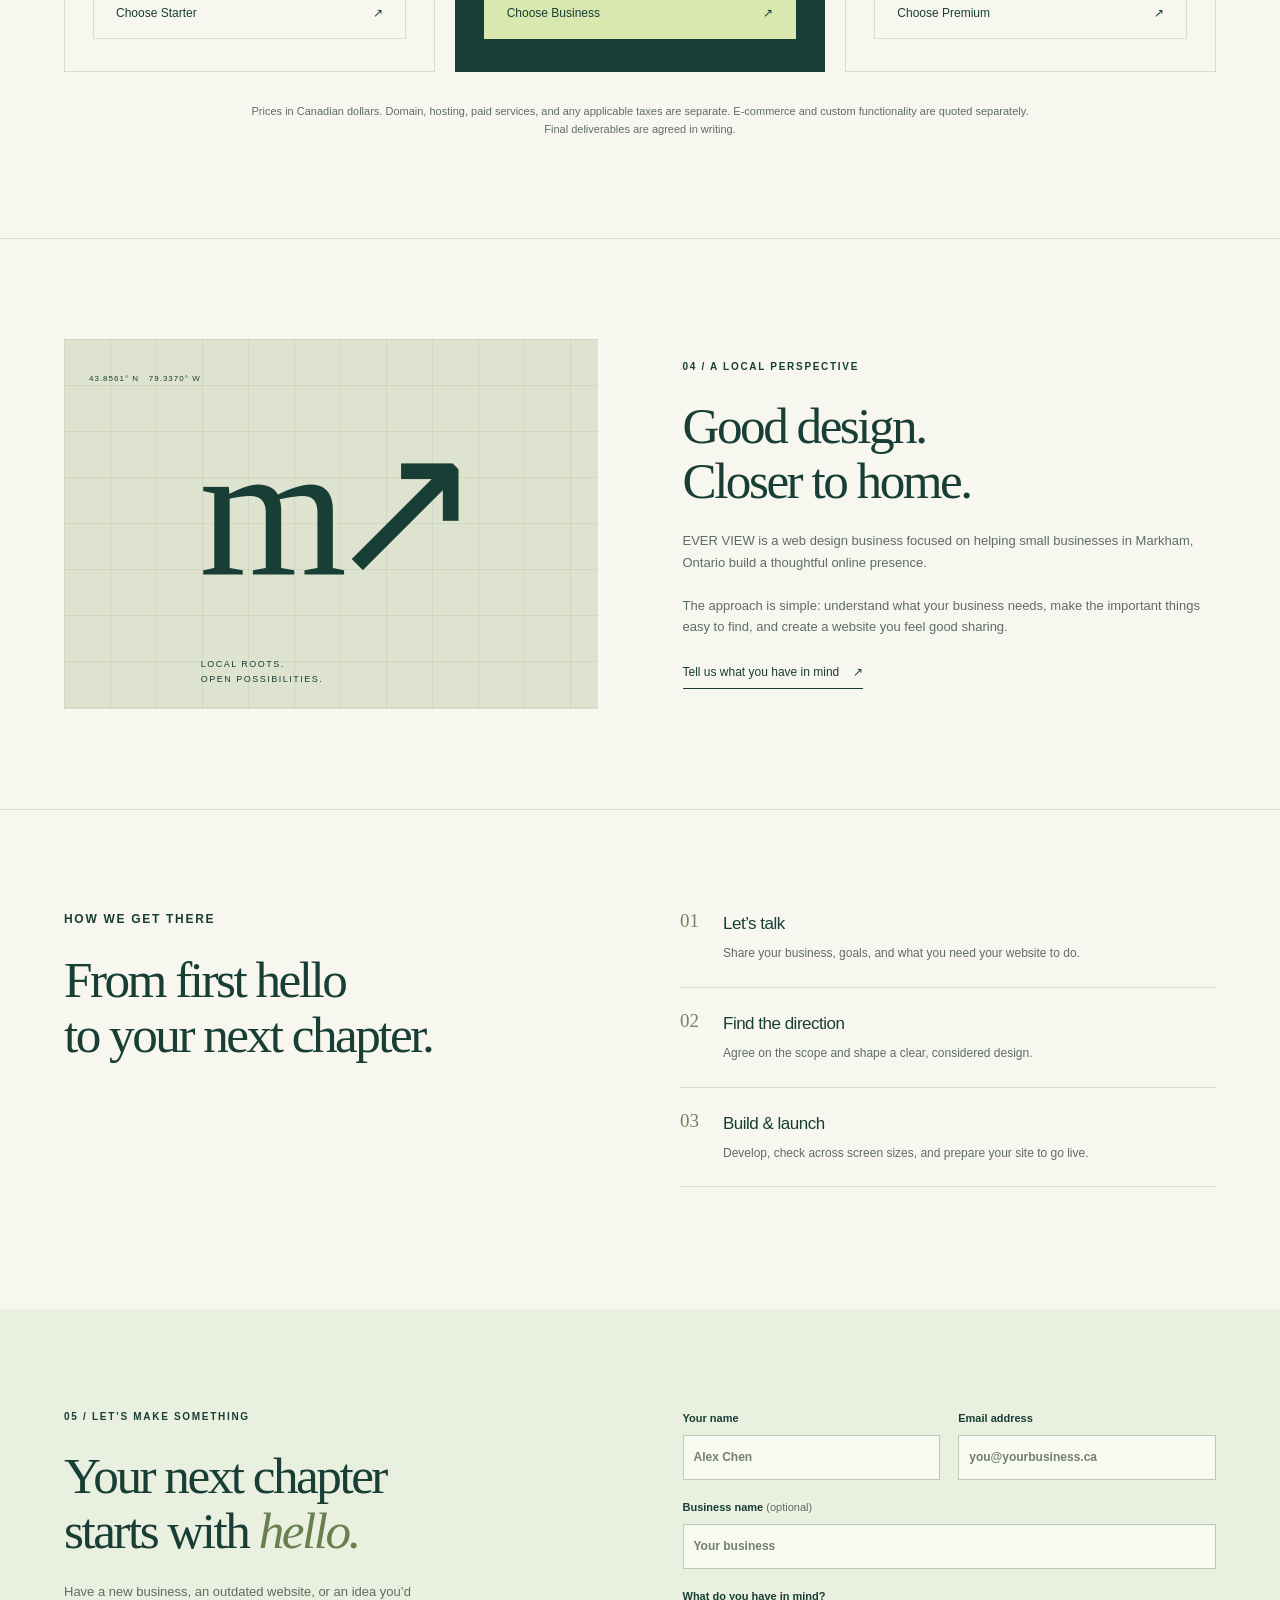
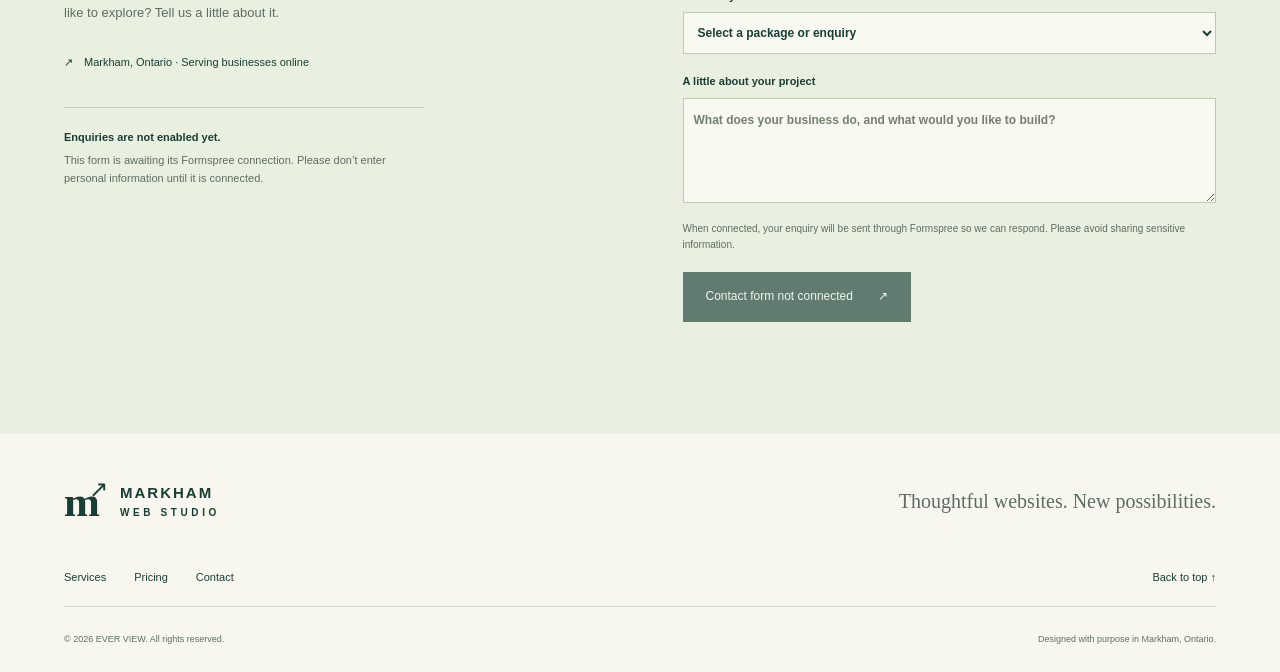
==== commit 272cf804: "Update branding from Markham Web Studio to EVER VIEW" ====
--- a/index.html
+++ b/index.html
@@ -2,24 +2,24 @@
 <html lang="en-CA">
 <head>
 <meta charset="utf-8"><meta name="viewport" content="width=device-width, initial-scale=1">
-<title>Markham Web Studio | Website Design in Markham, Ontario</title>
-<meta name="description" content="Website design for small businesses in Markham, Ontario. Explore clear, mobile-friendly website packages from CA$299 at Markham Web Studio.">
-<meta name="theme-color" content="#183e35"><meta property="og:title" content="Markham Web Studio — A better first impression."><meta property="og:description" content="Thoughtful website design for small businesses in Markham, Ontario. Packages from CA$299."><meta property="og:type" content="website">
+<title>EVER VIEW | Website Design in Markham, Ontario</title>
+<meta name="description" content="Website design for small businesses in Markham, Ontario. Explore clear, mobile-friendly website packages from CA$299 at EVER VIEW.">
+<meta name="theme-color" content="#183e35"><meta property="og:title" content="EVER VIEW — A better first impression."><meta property="og:description" content="Thoughtful website design for small businesses in Markham, Ontario. Packages from CA$299."><meta property="og:type" content="website">
 <link rel="icon" href="assets/favicon.svg" type="image/svg+xml"><link rel="stylesheet" href="styles.css"><script src="script.js" defer></script>
 </head>
 <body>
 <a class="skip" href="#main">Skip to content</a>
-<header class="header"><a class="brand" href="#home" aria-label="Markham Web Studio home"><span class="brand-icon" aria-hidden="true">m<span>↗</span></span><span>MARKHAM<span class="brand-sub">WEB STUDIO</span></span></a><button class="menu-toggle" aria-expanded="false" aria-controls="navigation">Menu <span aria-hidden="true">☰</span></button><nav id="navigation" aria-label="Main navigation"><a href="#services">Services</a><a href="#work">Selected work</a><a href="#pricing">Pricing</a><a href="#about">About</a><a class="nav-cta" href="#contact">Let’s talk <span aria-hidden="true">↗</span></a></nav></header>
+<header class="header"><a class="brand" href="#home" aria-label="EVER VIEW home"><span class="brand-icon" aria-hidden="true">m<span>↗</span></span><span>EVER VIEW<span class="brand-sub">WEB STUDIO</span></span></a><button class="menu-toggle" aria-expanded="false" aria-controls="navigation">Menu <span aria-hidden="true">☰</span></button><nav id="navigation" aria-label="Main navigation"><a href="#services">Services</a><a href="#work">Selected work</a><a href="#pricing">Pricing</a><a href="#about">About</a><a class="nav-cta" href="#contact">Let’s talk <span aria-hidden="true">↗</span></a></nav></header>
 <main id="main">
 <section class="hero section" id="home"><div class="hero-copy"><p class="eyebrow"><span class="dot"></span> WEB DESIGN · MARKHAM, ONTARIO</p><h1>Your business.<br>A better first<br><em>impression.</em></h1><p class="intro">Thoughtful websites for businesses ready for their next chapter. Clear design, a mobile-friendly experience, and a place that feels like you.</p><div class="actions"><a class="button dark" href="#contact">Let’s build your website <span aria-hidden="true">↗</span></a><a class="text-link" href="#work">Explore the work <span aria-hidden="true">↓</span></a></div><div class="hero-note"><span class="line"></span> Local perspective. Designed for the web.</div></div><div class="hero-art" aria-label="Illustrative website design concept"><div class="art-top"><span>THE NEXT CHAPTER OF YOUR BUSINESS</span><span>01 / 03</span></div><div class="browser"><div class="browser-bar"><span>● ● ●</span><span>your-business.ca</span><span>↗</span></div><div class="mock-nav"><strong>FIELD & FORM</strong><span>Our story &nbsp; Shop &nbsp; ↗</span></div><div class="mock-content"><span class="tiny">EVERYDAY, CONSIDERED.</span><h2>Room to<br>grow.</h2><p>Good things take root<br>in thoughtful spaces.</p><span class="mock-button">Discover the collection ↗</span><div class="plant"><div class="leaf l1"></div><div class="leaf l2"></div><div class="leaf l3"></div><div class="stem"></div><div class="pot"></div></div></div><div class="mock-footer">OBJECTS WITH PURPOSE. &nbsp; SPACES WITH SOUL.</div></div><div class="art-sticker"><span>MADE TO FIT</span><strong>Your next<br>big thing.</strong><span aria-hidden="true">✳</span></div><div class="art-bottom"><span>DESIGN THAT MEANS BUSINESS.</span><span>✳</span></div></div></section>
 <div class="values-strip"><span>Built for small business</span><span aria-hidden="true">✳</span><span>Responsive by design</span><span aria-hidden="true">✳</span><span>Clear, upfront pricing</span><span aria-hidden="true">✳</span><span>Rooted in Markham</span></div>
 <section class="section services" id="services"><div class="section-heading"><p class="eyebrow">01 / WHAT WE DO</p><h2>A good website does<br>more than look good.</h2><p>It helps people understand your business, find what they need, and take the next step.</p></div><div class="service-grid"><article><span class="service-icon" aria-hidden="true">▧</span><h3>Website design</h3><p>A considered visual direction and clear layouts that bring your business to life online.</p><span class="tag">YOUR BUSINESS, WELL PRESENTED</span></article><article><span class="service-icon" aria-hidden="true">▯</span><h3>Mobile-friendly development</h3><p>Responsive HTML, CSS, and JavaScript that feel natural on phones, tablets, and desktops.</p><span class="tag">EVERY SCREEN MATTERS</span></article><article><span class="service-icon" aria-hidden="true">↗</span><h3>A strong foundation</h3><p>Clear page structure, basic search engine setup, and straightforward paths to an enquiry.</p><span class="tag">BUILT WITH PURPOSE</span></article></div></section>
 <section class="work section" id="work"><div class="split-heading"><div><p class="eyebrow">02 / SELECTED CONCEPTS</p><h2>Small details.<br>Distinct personalities.</h2></div><p>A look at our design approach through independent demo projects. These are concepts, not commissioned client work.</p></div><div class="portfolio-grid"><article class="project"><div class="project-art homedeer"><div class="project-mini-nav"><strong>homedeer.</strong><span>Spaces &nbsp; Stories &nbsp; ↗</span></div><div class="home-copy"><span>MAKE YOURSELF AT HOME</span><h3>A little more<br>room to live.</h3><span class="mini-pill">Find your inspiration ↗</span></div><div class="room-art" aria-hidden="true"><div class="sun"></div><div class="sofa"></div><div class="table"></div></div></div><div class="project-meta"><div><span class="eyebrow">HOME & LIFESTYLE · DEMO PROJECT</span><h3>Homedeer</h3></div><a class="project-link" data-project="homedeer" href="#project-details">Project details <span aria-hidden="true">↗</span></a></div></article><article class="project"><div class="project-art cut"><div class="project-mini-nav"><strong>THE CUT STUDIO</strong><span>THE STUDIO &nbsp; SERVICES ↗</span></div><span class="cut-small">PRECISION. PERSONALITY. YOUR STYLE.</span><h3>A CUT<br><span>ABOVE.</span></h3><div class="cut-bottom"><span>LOOK GOOD. FEEL LIKE YOURSELF.</span><span aria-hidden="true">✳</span></div></div><div class="project-meta"><div><span class="eyebrow">BARBER & GROOMING · DEMO PROJECT</span><h3>THE CUT STUDIO</h3></div><a class="project-link" data-project="cut" href="#project-details">Project details <span aria-hidden="true">↗</span></a></div></article></div><p class="fine-print">Portfolio visuals are illustrative design concepts. Live demo links will be added once their verified addresses are supplied.</p></section>
 <section class="pricing section" id="pricing"><div class="section-heading centered"><p class="eyebrow">03 / SIMPLE PACKAGES</p><h2>A clear place to start.</h2><p>Choose a starting point. We’ll confirm the scope, timeline, and final quote together before any work begins.</p></div><div class="price-grid"><article class="price-card"><p class="eyebrow">THE ESSENTIALS</p><h3>Starter</h3><p class="price"><span>CA$</span>299</p><p>A focused introduction to your business.</p><ul><li>Single-page website</li><li>Mobile-responsive design</li><li>Services and business information</li><li>Contact section</li><li>Basic SEO setup</li></ul><a href="#contact" class="button outline" data-package="Starter">Choose Starter <span aria-hidden="true">↗</span></a></article><article class="price-card featured"><span class="recommended">ROOM TO GROW</span><p class="eyebrow">A MORE COMPLETE PRESENCE</p><h3>Business</h3><p class="price"><span>CA$</span>599</p><p>More space to tell your story and show your work.</p><ul><li>Up to 5 pages</li><li>Mobile-responsive design</li><li>Services and portfolio sections</li><li>Contact form integration</li><li>Basic SEO setup</li></ul><a href="#contact" class="button light" data-package="Business">Choose Business <span aria-hidden="true">↗</span></a></article><article class="price-card"><p class="eyebrow">A BIGGER NEXT CHAPTER</p><h3>Premium</h3><p class="price"><span>CA$</span>999</p><p>A broader website with more room for the details.</p><ul><li>Up to 8 pages</li><li>Custom visual direction</li><li>Expanded portfolio or service pages</li><li>Contact form integration</li><li>Basic SEO and performance review</li></ul><a href="#contact" class="button outline" data-package="Premium">Choose Premium <span aria-hidden="true">↗</span></a></article></div><p class="fine-print centered">Prices in Canadian dollars. Domain, hosting, paid services, and any applicable taxes are separate. E-commerce and custom functionality are quoted separately. Final deliverables are agreed in writing.</p></section>
-<section class="about section" id="about"><div class="about-art" aria-hidden="true"><div class="about-grid"></div><span class="about-location">43.8561° N &nbsp; 79.3370° W</span><span class="large-mark">m↗</span><span class="about-caption">LOCAL ROOTS.<br>OPEN POSSIBILITIES.</span></div><div class="about-copy"><p class="eyebrow">04 / A LOCAL PERSPECTIVE</p><h2>Good design.<br>Closer to home.</h2><p>Markham Web Studio is a web design business focused on helping small businesses in Markham, Ontario build a thoughtful online presence.</p><p>The approach is simple: understand what your business needs, make the important things easy to find, and create a website you feel good sharing.</p><a class="text-link" href="#contact">Tell us what you have in mind <span aria-hidden="true">↗</span></a></div></section>
+<section class="about section" id="about"><div class="about-art" aria-hidden="true"><div class="about-grid"></div><span class="about-location">43.8561° N &nbsp; 79.3370° W</span><span class="large-mark">m↗</span><span class="about-caption">LOCAL ROOTS.<br>OPEN POSSIBILITIES.</span></div><div class="about-copy"><p class="eyebrow">04 / A LOCAL PERSPECTIVE</p><h2>Good design.<br>Closer to home.</h2><p>EVER VIEW is a web design business focused on helping small businesses in Markham, Ontario build a thoughtful online presence.</p><p>The approach is simple: understand what your business needs, make the important things easy to find, and create a website you feel good sharing.</p><a class="text-link" href="#contact">Tell us what you have in mind <span aria-hidden="true">↗</span></a></div></section>
 <section class="process section"><div><p class="eyebrow">HOW WE GET THERE</p><h2>From first hello<br>to your next chapter.</h2></div><ol><li><span>01</span><div><h3>Let’s talk</h3><p>Share your business, goals, and what you need your website to do.</p></div></li><li><span>02</span><div><h3>Find the direction</h3><p>Agree on the scope and shape a clear, considered design.</p></div></li><li><span>03</span><div><h3>Build & launch</h3><p>Develop, check across screen sizes, and prepare your site to go live.</p></div></li></ol></section>
 <section class="contact section" id="contact"><div class="contact-copy"><p class="eyebrow">05 / LET’S MAKE SOMETHING</p><h2>Your next chapter<br>starts with <em>hello.</em></h2><p>Have a new business, an outdated website, or an idea you’d like to explore? Tell us a little about it.</p><span class="location"><span aria-hidden="true">↗</span> Markham, Ontario · Serving businesses online</span><div class="contact-notice" id="connection-notice"><strong>Enquiries are not enabled yet.</strong><p>This form is awaiting its Formspree connection. Please don’t enter personal information until it is connected.</p></div></div><form id="contact-form" aria-describedby="connection-notice" method="post"><div class="form-row"><label>Your name<input name="name" autocomplete="name" required maxlength="100" placeholder="Alex Chen"></label><label>Email address<input type="email" name="email" autocomplete="email" required maxlength="254" placeholder="you@yourbusiness.ca"></label></div><label>Business name <span class="optional">(optional)</span><input name="business" autocomplete="organization" maxlength="160" placeholder="Your business"></label><label>What do you have in mind?<select name="package" id="package"><option value="">Select a package or enquiry</option><option>Starter</option><option>Business</option><option>Premium</option><option>Something else / Not sure yet</option></select></label><label>A little about your project<textarea name="message" rows="4" required minlength="10" maxlength="5000" placeholder="What does your business do, and what would you like to build?"></textarea></label><div class="honeypot" aria-hidden="true"><label>Leave this empty<input name="_gotcha" tabindex="-1" autocomplete="off"></label></div><p class="form-privacy">When connected, your enquiry will be sent through Formspree so we can respond. Please avoid sharing sensitive information.</p><button class="button dark" id="submit-button" type="submit" disabled>Contact form not connected <span aria-hidden="true">↗</span></button><p id="form-status" role="status" aria-live="polite"></p></form></section>
 </main>
-<footer class="footer"><a class="brand" href="#home"><span class="brand-icon" aria-hidden="true">m<span>↗</span></span><span>MARKHAM<span class="brand-sub">WEB STUDIO</span></span></a><p>Thoughtful websites. New possibilities.</p><div><a href="#services">Services</a><a href="#pricing">Pricing</a><a href="#contact">Contact</a><a href="#home">Back to top ↑</a></div><small>© <span id="year">2026</span> Markham Web Studio. All rights reserved.</small><small>Designed with purpose in Markham, Ontario.</small></footer>
+<footer class="footer"><a class="brand" href="#home"><span class="brand-icon" aria-hidden="true">m<span>↗</span></span><span>MARKHAM<span class="brand-sub">WEB STUDIO</span></span></a><p>Thoughtful websites. New possibilities.</p><div><a href="#services">Services</a><a href="#pricing">Pricing</a><a href="#contact">Contact</a><a href="#home">Back to top ↑</a></div><small>© <span id="year">2026</span> EVER VIEW. All rights reserved.</small><small>Designed with purpose in Markham, Ontario.</small></footer>
 <dialog id="project-details"><button class="dialog-close" aria-label="Close project details">×</button><p class="eyebrow">PORTFOLIO DEMO PROJECT</p><h2 id="project-title"></h2><p id="project-description"></p><p>This is an independent demo project, not commissioned work or a paying client. Its verified live URL has not yet been supplied.</p><button class="button dark dialog-done">Back to the work</button></dialog>
 </body></html>
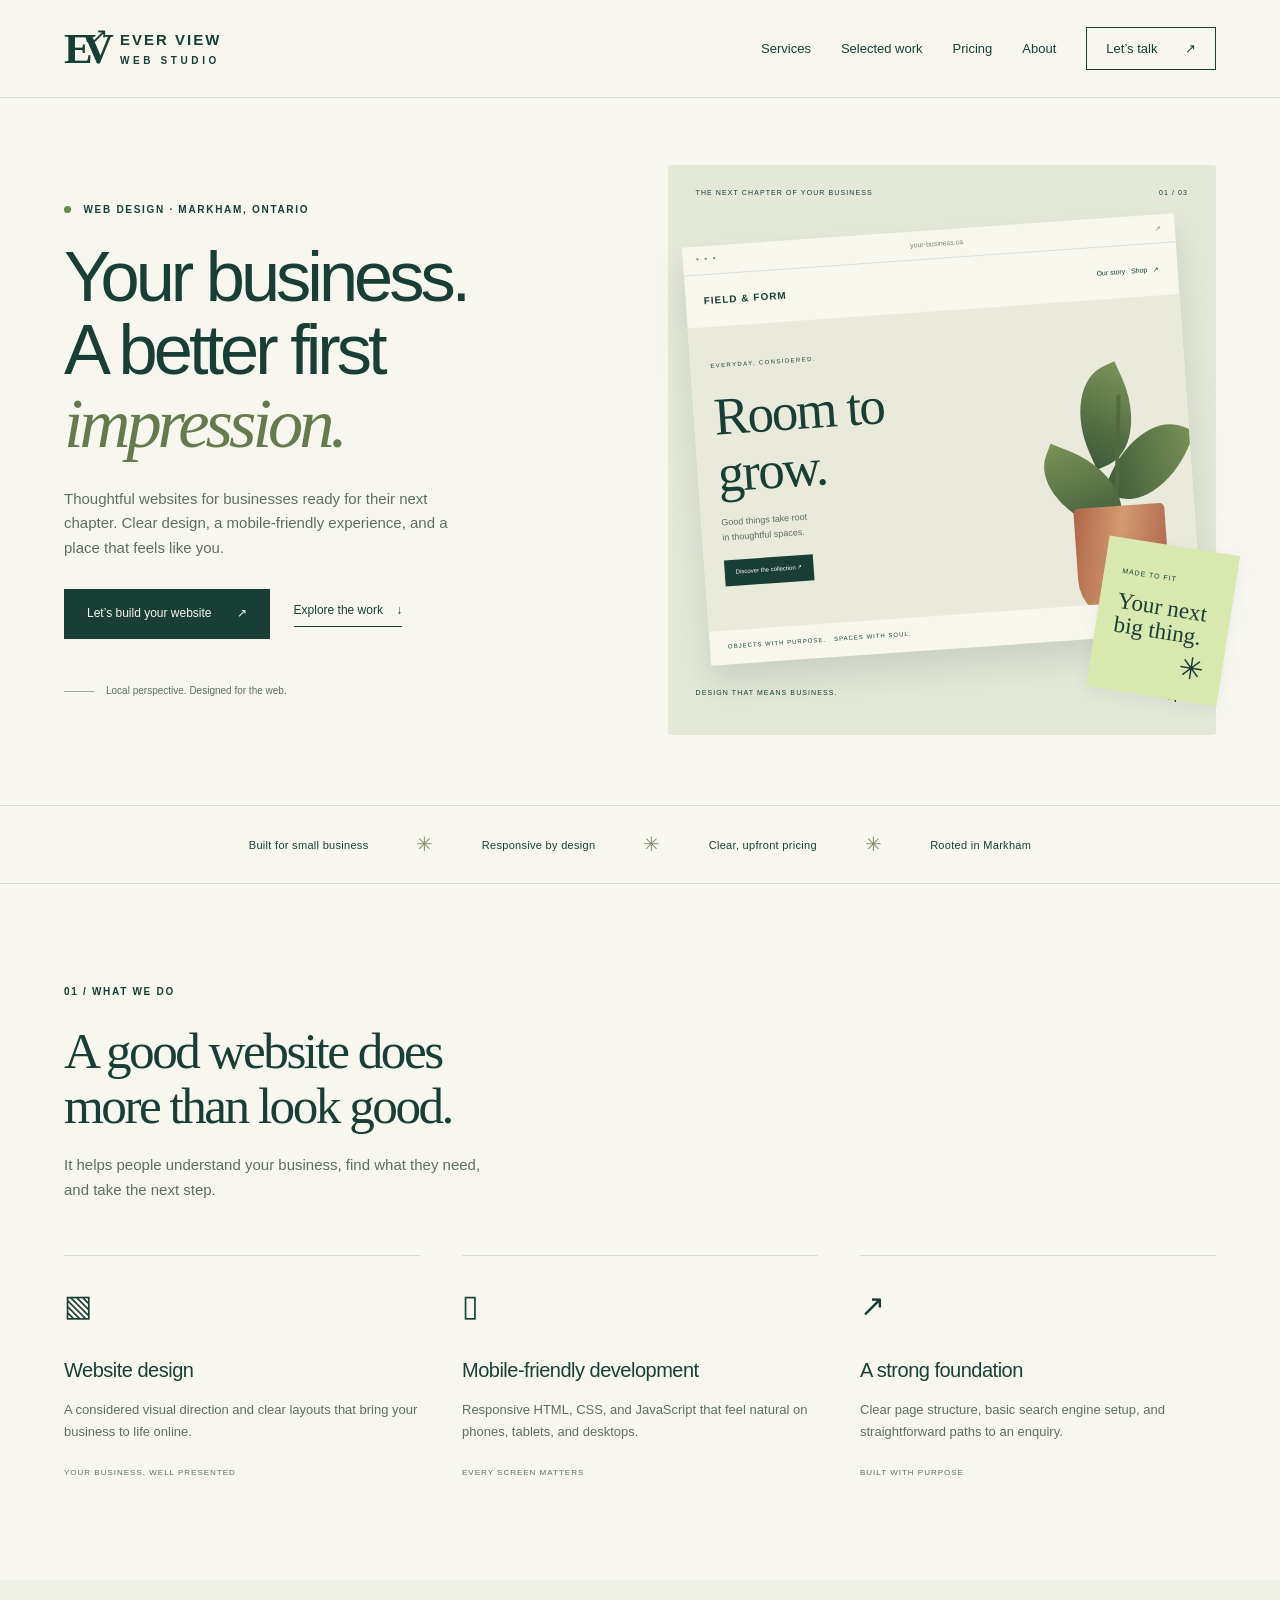
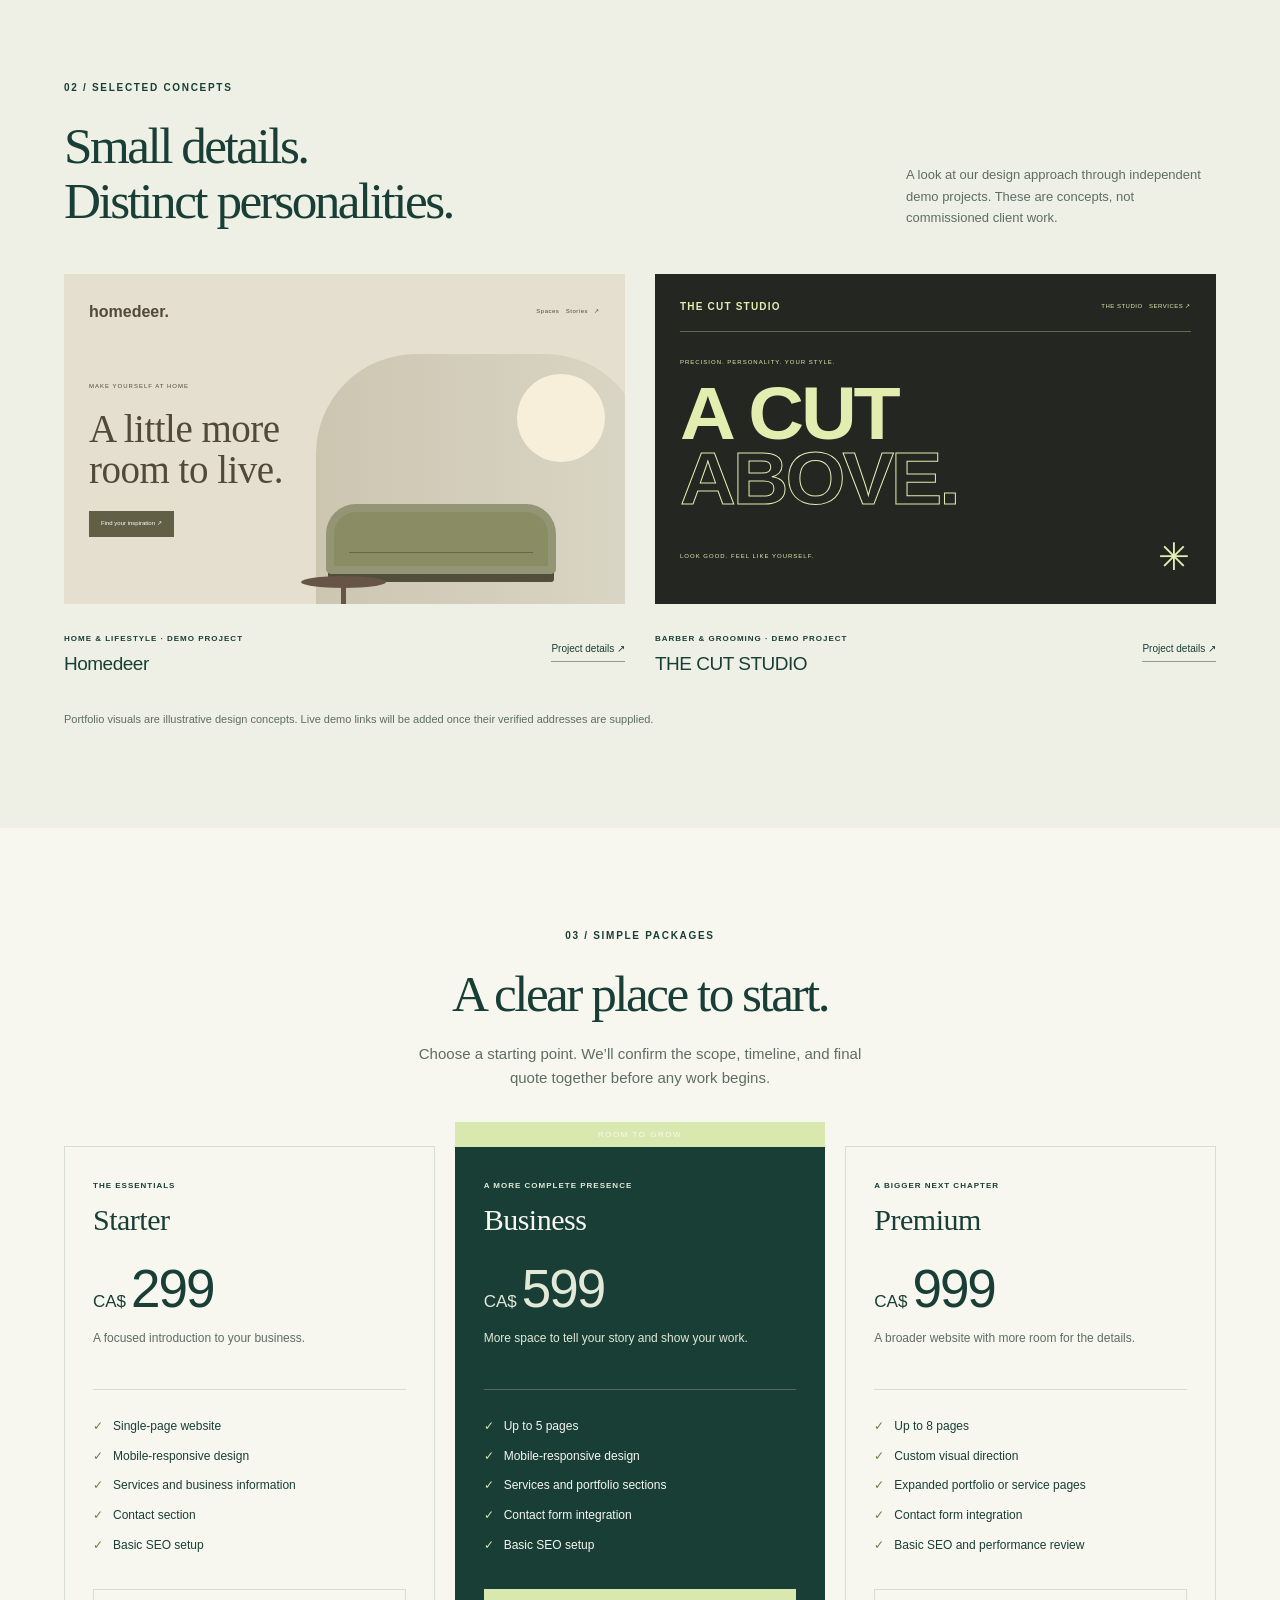
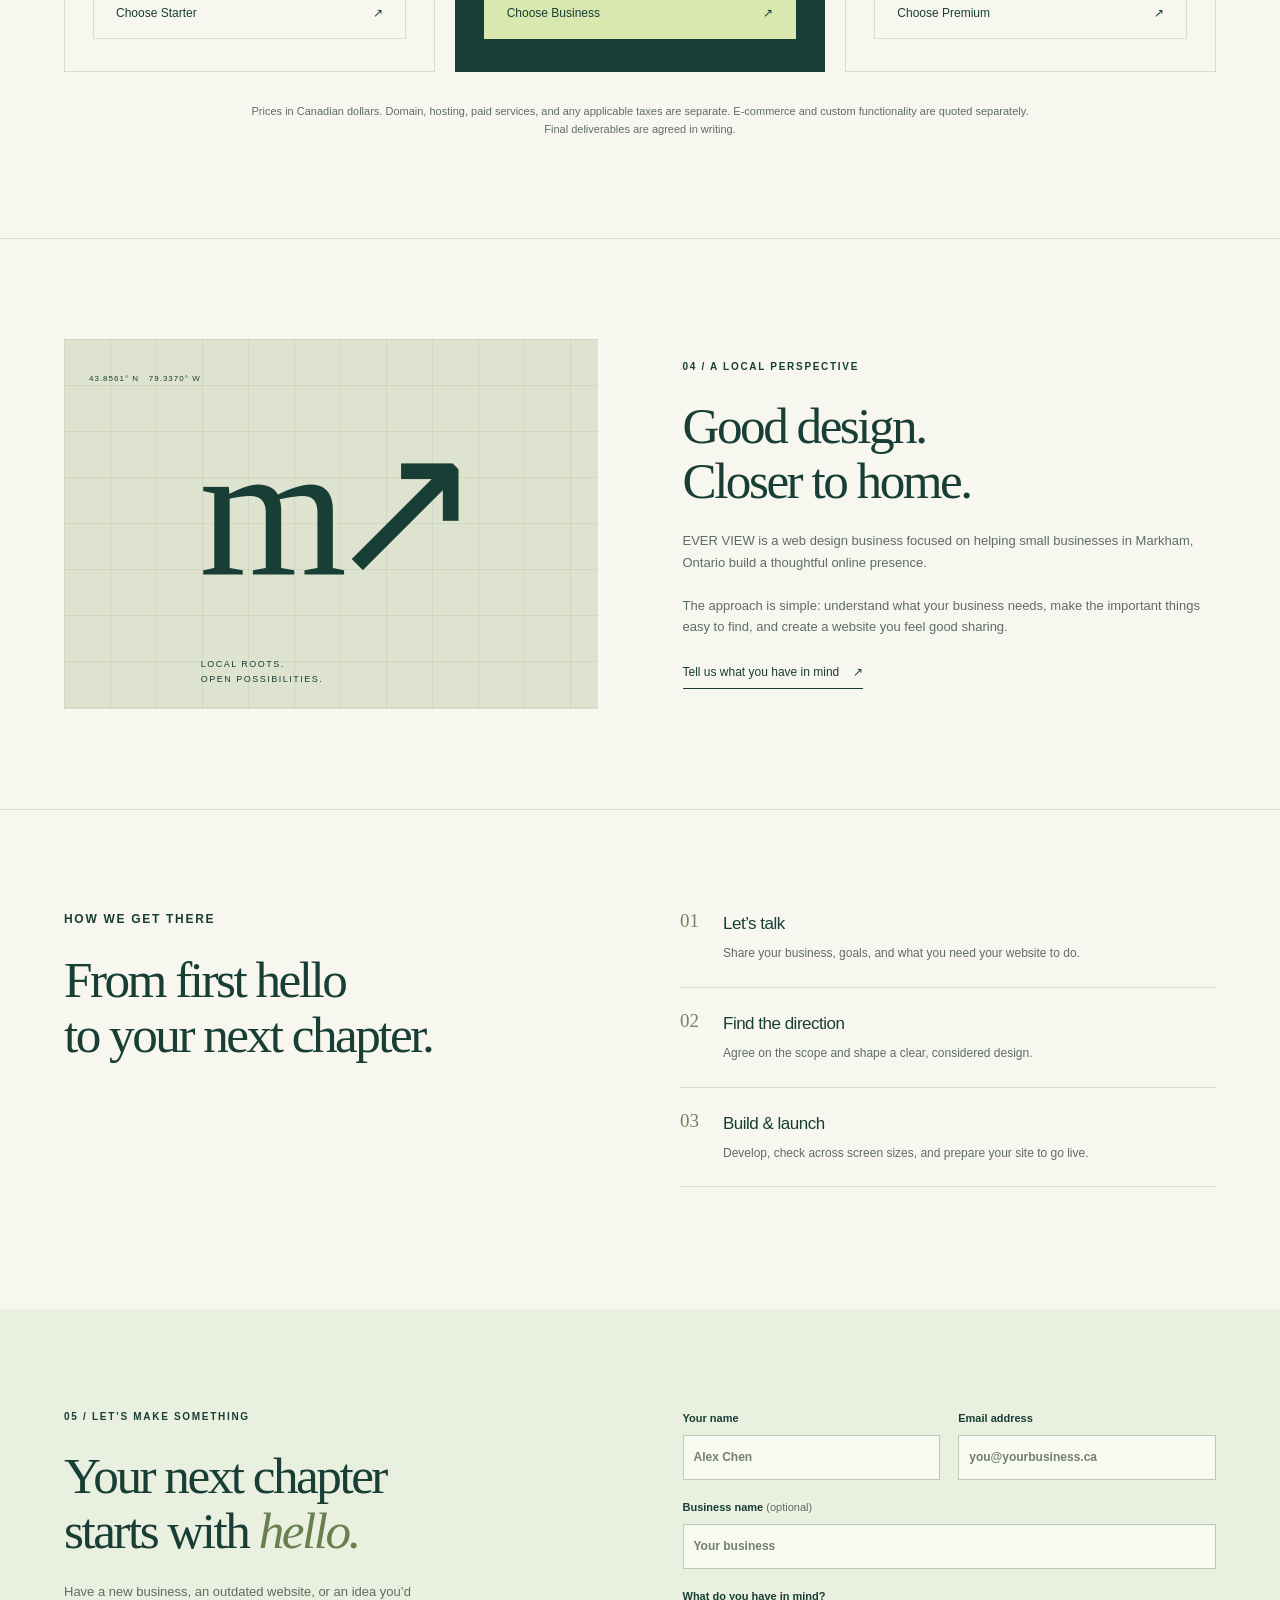
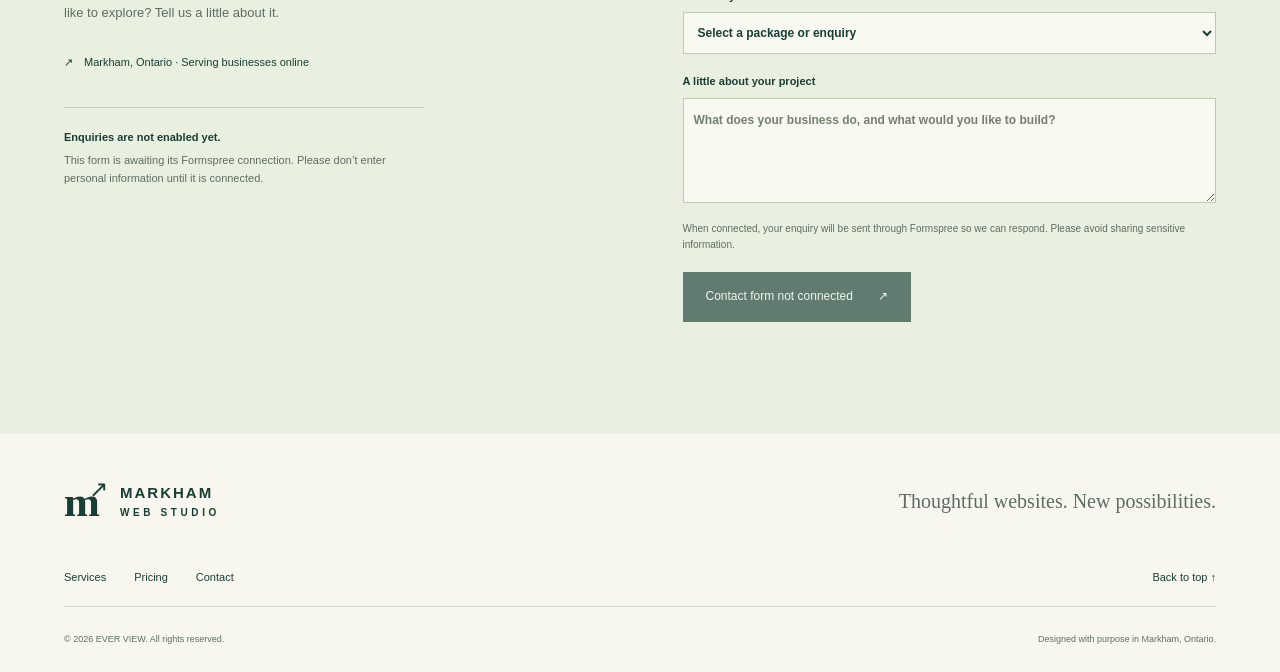
==== commit 272893ce: "Update brand icon in header section" ====
--- a/index.html
+++ b/index.html
@@ -9,7 +9,7 @@
 </head>
 <body>
 <a class="skip" href="#main">Skip to content</a>
-<header class="header"><a class="brand" href="#home" aria-label="EVER VIEW home"><span class="brand-icon" aria-hidden="true">m<span>↗</span></span><span>EVER VIEW<span class="brand-sub">WEB STUDIO</span></span></a><button class="menu-toggle" aria-expanded="false" aria-controls="navigation">Menu <span aria-hidden="true">☰</span></button><nav id="navigation" aria-label="Main navigation"><a href="#services">Services</a><a href="#work">Selected work</a><a href="#pricing">Pricing</a><a href="#about">About</a><a class="nav-cta" href="#contact">Let’s talk <span aria-hidden="true">↗</span></a></nav></header>
+<header class="header"><a class="brand" href="#home" aria-label="EVER VIEW home"><span class="brand-icon" aria-hidden="true">EV<span>↗</span></span><span>EVER VIEW<span class="brand-sub">WEB STUDIO</span></span></a><button class="menu-toggle" aria-expanded="false" aria-controls="navigation">Menu <span aria-hidden="true">☰</span></button><nav id="navigation" aria-label="Main navigation"><a href="#services">Services</a><a href="#work">Selected work</a><a href="#pricing">Pricing</a><a href="#about">About</a><a class="nav-cta" href="#contact">Let’s talk <span aria-hidden="true">↗</span></a></nav></header>
 <main id="main">
 <section class="hero section" id="home"><div class="hero-copy"><p class="eyebrow"><span class="dot"></span> WEB DESIGN · MARKHAM, ONTARIO</p><h1>Your business.<br>A better first<br><em>impression.</em></h1><p class="intro">Thoughtful websites for businesses ready for their next chapter. Clear design, a mobile-friendly experience, and a place that feels like you.</p><div class="actions"><a class="button dark" href="#contact">Let’s build your website <span aria-hidden="true">↗</span></a><a class="text-link" href="#work">Explore the work <span aria-hidden="true">↓</span></a></div><div class="hero-note"><span class="line"></span> Local perspective. Designed for the web.</div></div><div class="hero-art" aria-label="Illustrative website design concept"><div class="art-top"><span>THE NEXT CHAPTER OF YOUR BUSINESS</span><span>01 / 03</span></div><div class="browser"><div class="browser-bar"><span>● ● ●</span><span>your-business.ca</span><span>↗</span></div><div class="mock-nav"><strong>FIELD & FORM</strong><span>Our story &nbsp; Shop &nbsp; ↗</span></div><div class="mock-content"><span class="tiny">EVERYDAY, CONSIDERED.</span><h2>Room to<br>grow.</h2><p>Good things take root<br>in thoughtful spaces.</p><span class="mock-button">Discover the collection ↗</span><div class="plant"><div class="leaf l1"></div><div class="leaf l2"></div><div class="leaf l3"></div><div class="stem"></div><div class="pot"></div></div></div><div class="mock-footer">OBJECTS WITH PURPOSE. &nbsp; SPACES WITH SOUL.</div></div><div class="art-sticker"><span>MADE TO FIT</span><strong>Your next<br>big thing.</strong><span aria-hidden="true">✳</span></div><div class="art-bottom"><span>DESIGN THAT MEANS BUSINESS.</span><span>✳</span></div></div></section>
 <div class="values-strip"><span>Built for small business</span><span aria-hidden="true">✳</span><span>Responsive by design</span><span aria-hidden="true">✳</span><span>Clear, upfront pricing</span><span aria-hidden="true">✳</span><span>Rooted in Markham</span></div>
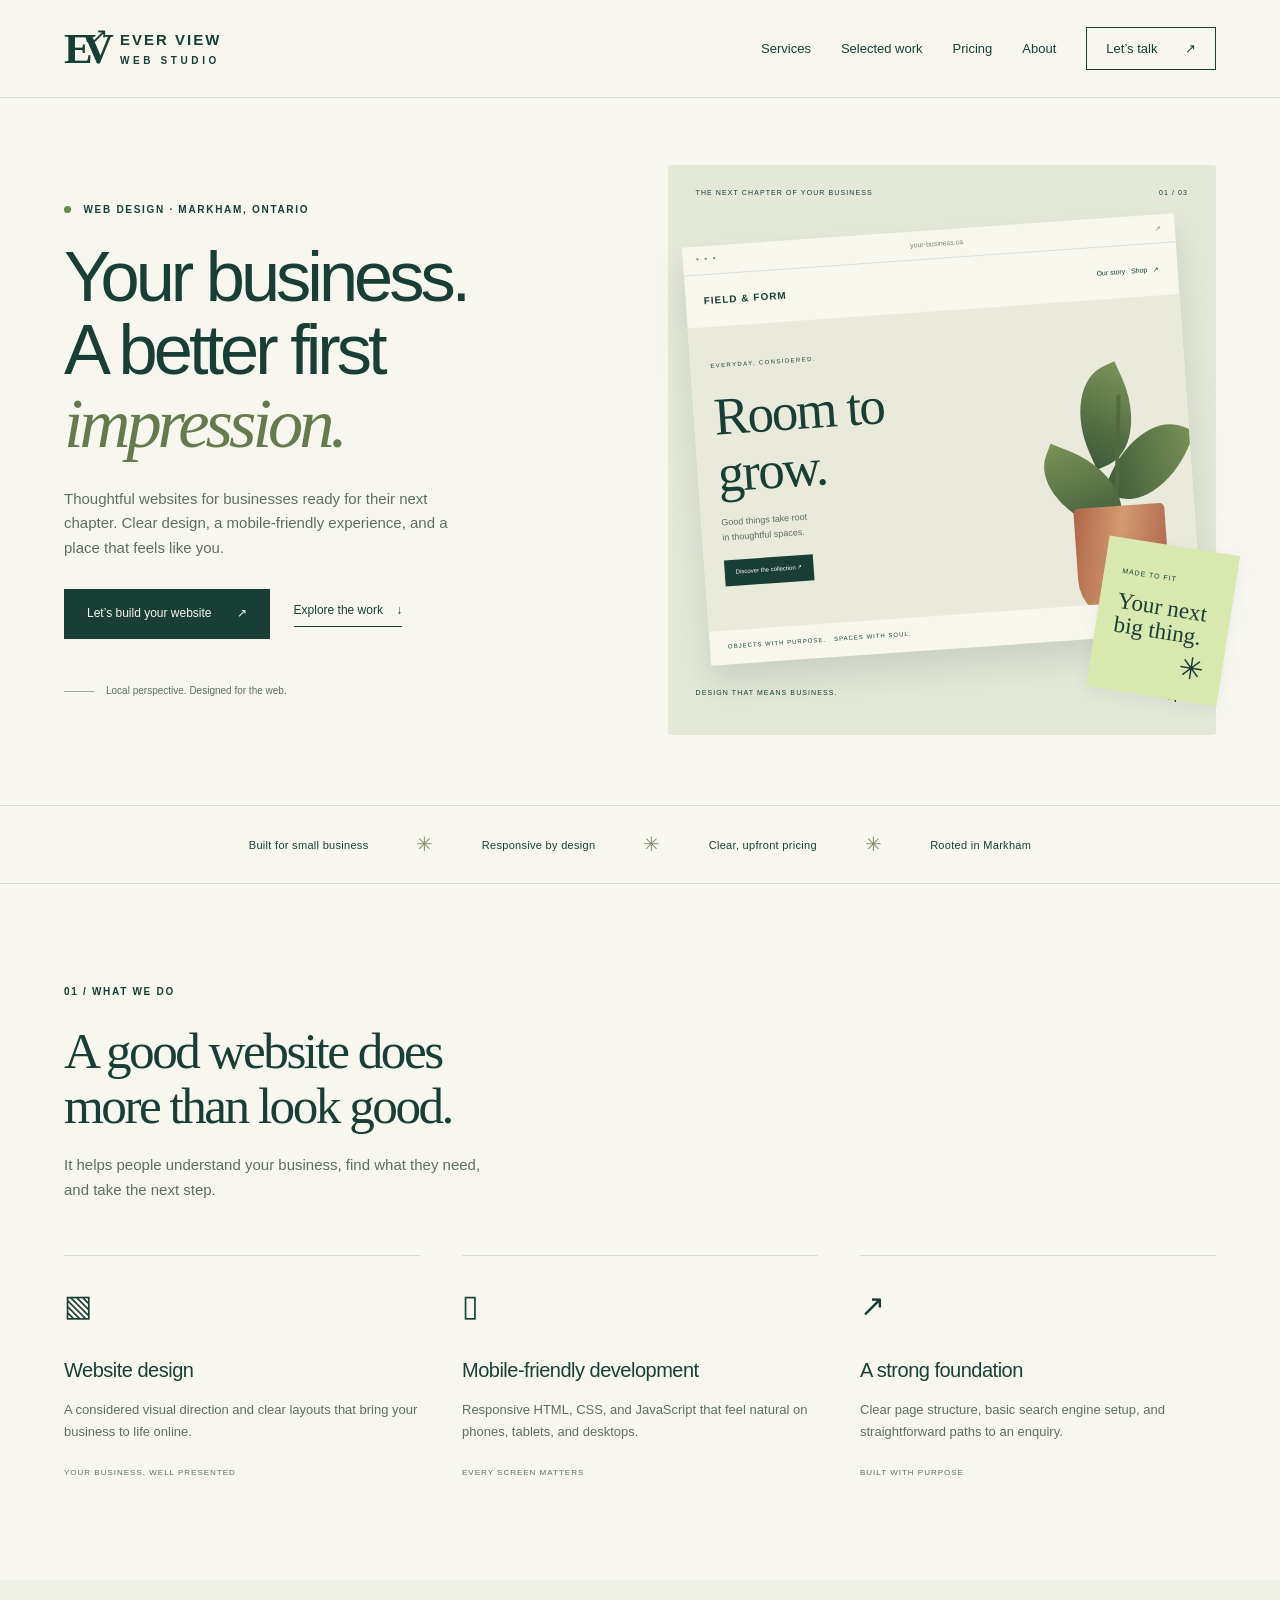
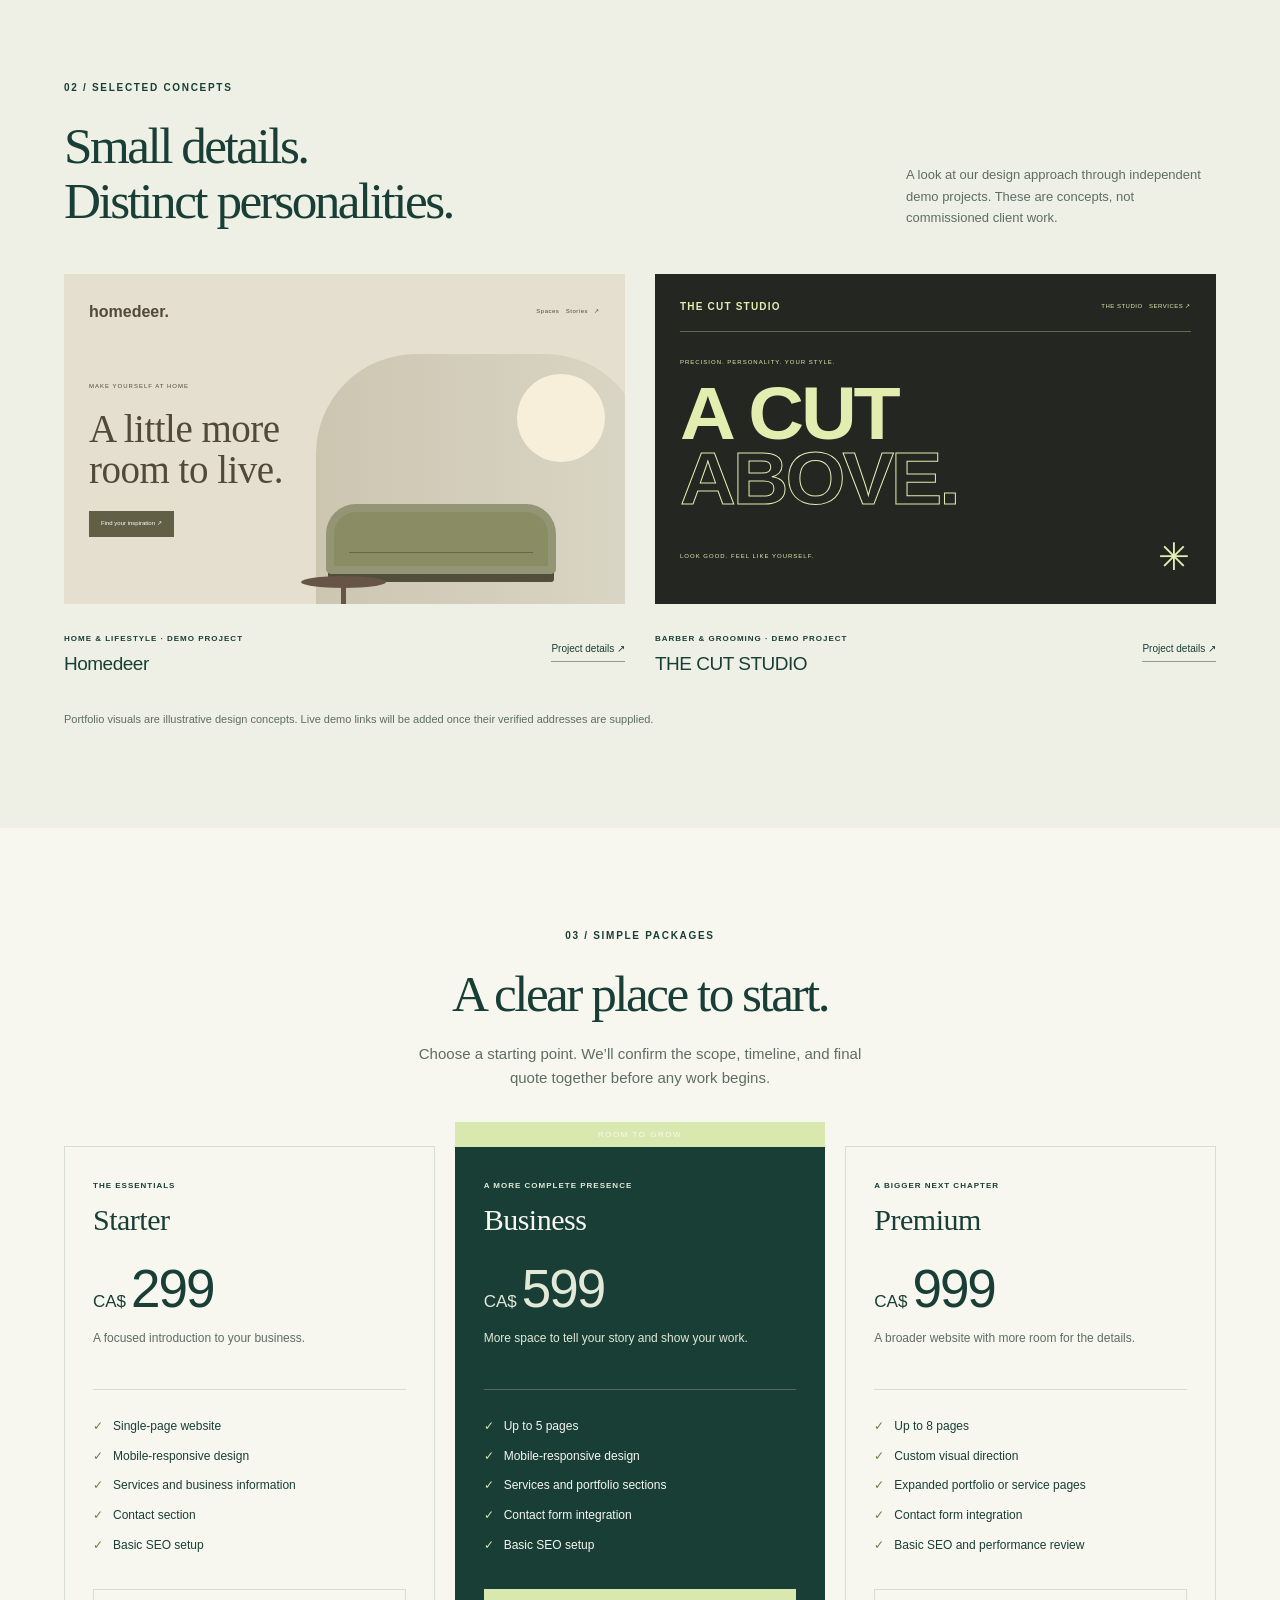
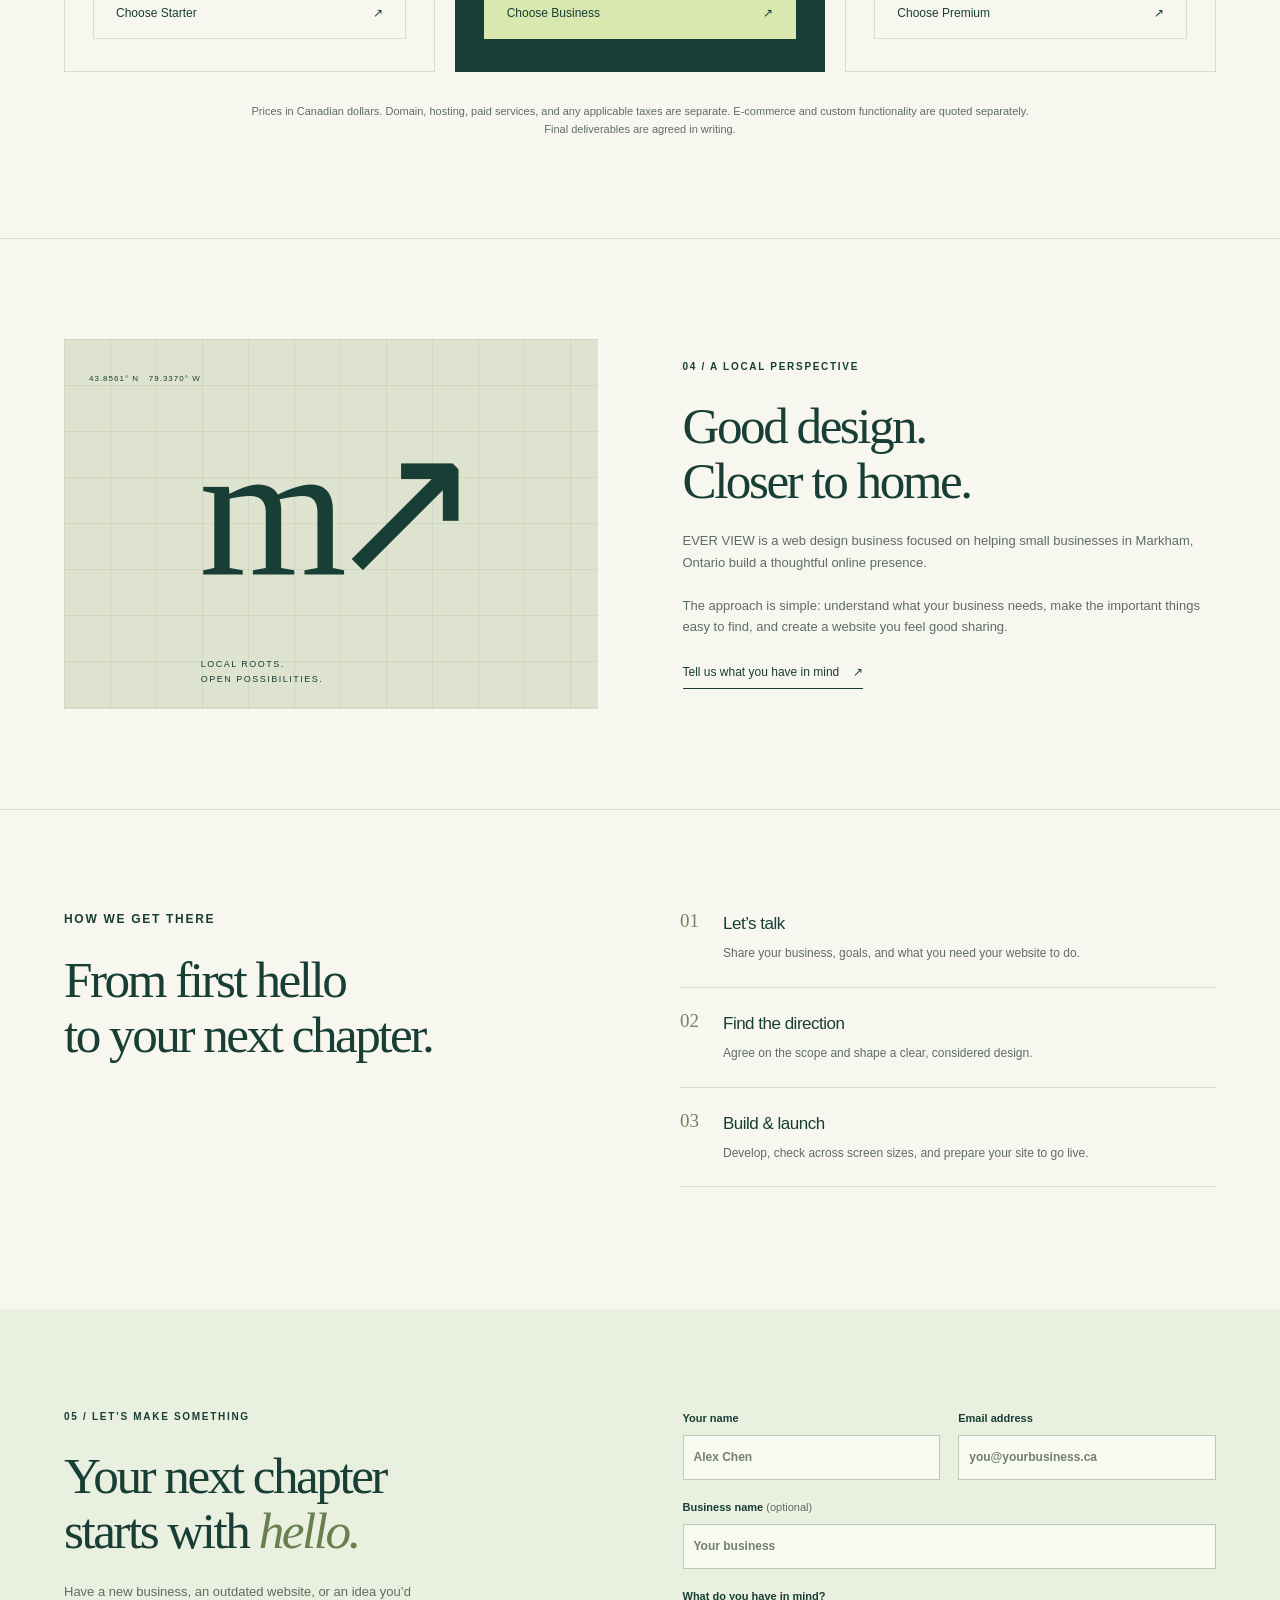
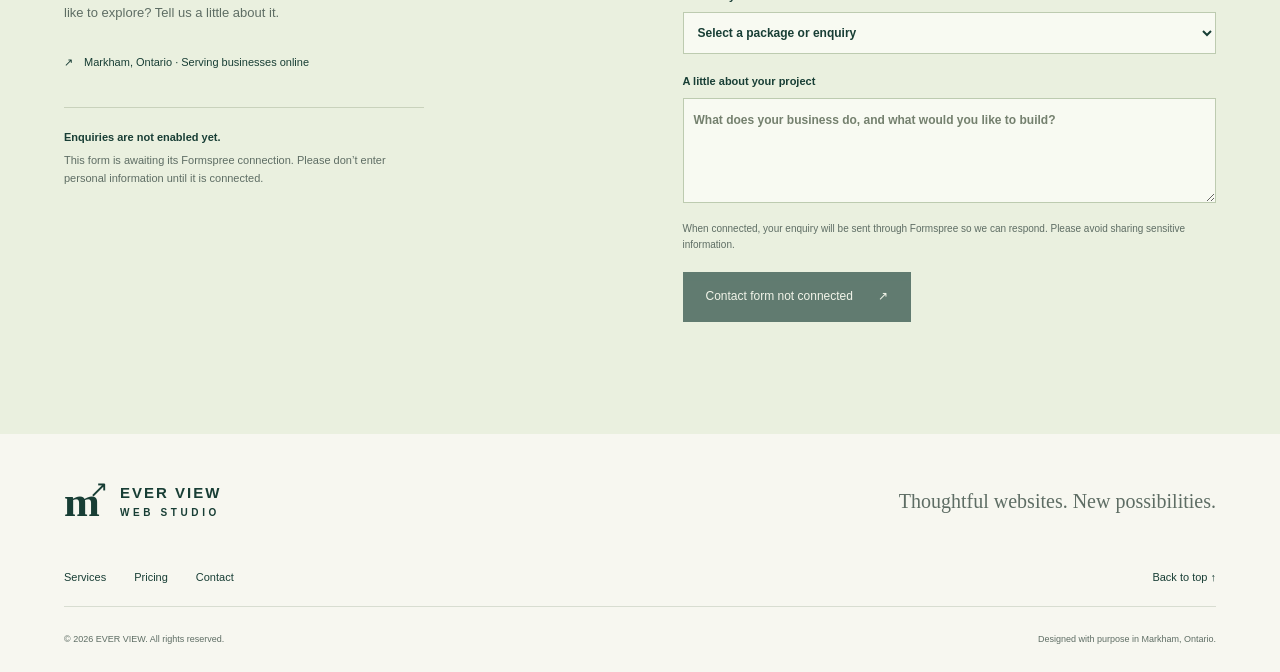
==== commit e7f829ce: "Change footer brand name to 'EVER VIEW' Updated footer branding from 'MARKHAM' to 'EVER VIEW'." ====
--- a/index.html
+++ b/index.html
@@ -20,6 +20,6 @@
 <section class="process section"><div><p class="eyebrow">HOW WE GET THERE</p><h2>From first hello<br>to your next chapter.</h2></div><ol><li><span>01</span><div><h3>Let’s talk</h3><p>Share your business, goals, and what you need your website to do.</p></div></li><li><span>02</span><div><h3>Find the direction</h3><p>Agree on the scope and shape a clear, considered design.</p></div></li><li><span>03</span><div><h3>Build & launch</h3><p>Develop, check across screen sizes, and prepare your site to go live.</p></div></li></ol></section>
 <section class="contact section" id="contact"><div class="contact-copy"><p class="eyebrow">05 / LET’S MAKE SOMETHING</p><h2>Your next chapter<br>starts with <em>hello.</em></h2><p>Have a new business, an outdated website, or an idea you’d like to explore? Tell us a little about it.</p><span class="location"><span aria-hidden="true">↗</span> Markham, Ontario · Serving businesses online</span><div class="contact-notice" id="connection-notice"><strong>Enquiries are not enabled yet.</strong><p>This form is awaiting its Formspree connection. Please don’t enter personal information until it is connected.</p></div></div><form id="contact-form" aria-describedby="connection-notice" method="post"><div class="form-row"><label>Your name<input name="name" autocomplete="name" required maxlength="100" placeholder="Alex Chen"></label><label>Email address<input type="email" name="email" autocomplete="email" required maxlength="254" placeholder="you@yourbusiness.ca"></label></div><label>Business name <span class="optional">(optional)</span><input name="business" autocomplete="organization" maxlength="160" placeholder="Your business"></label><label>What do you have in mind?<select name="package" id="package"><option value="">Select a package or enquiry</option><option>Starter</option><option>Business</option><option>Premium</option><option>Something else / Not sure yet</option></select></label><label>A little about your project<textarea name="message" rows="4" required minlength="10" maxlength="5000" placeholder="What does your business do, and what would you like to build?"></textarea></label><div class="honeypot" aria-hidden="true"><label>Leave this empty<input name="_gotcha" tabindex="-1" autocomplete="off"></label></div><p class="form-privacy">When connected, your enquiry will be sent through Formspree so we can respond. Please avoid sharing sensitive information.</p><button class="button dark" id="submit-button" type="submit" disabled>Contact form not connected <span aria-hidden="true">↗</span></button><p id="form-status" role="status" aria-live="polite"></p></form></section>
 </main>
-<footer class="footer"><a class="brand" href="#home"><span class="brand-icon" aria-hidden="true">m<span>↗</span></span><span>MARKHAM<span class="brand-sub">WEB STUDIO</span></span></a><p>Thoughtful websites. New possibilities.</p><div><a href="#services">Services</a><a href="#pricing">Pricing</a><a href="#contact">Contact</a><a href="#home">Back to top ↑</a></div><small>© <span id="year">2026</span> EVER VIEW. All rights reserved.</small><small>Designed with purpose in Markham, Ontario.</small></footer>
+<footer class="footer"><a class="brand" href="#home"><span class="brand-icon" aria-hidden="true">m<span>↗</span></span><span>EVER VIEW<span class="brand-sub">WEB STUDIO</span></span></a><p>Thoughtful websites. New possibilities.</p><div><a href="#services">Services</a><a href="#pricing">Pricing</a><a href="#contact">Contact</a><a href="#home">Back to top ↑</a></div><small>© <span id="year">2026</span> EVER VIEW. All rights reserved.</small><small>Designed with purpose in Markham, Ontario.</small></footer>
 <dialog id="project-details"><button class="dialog-close" aria-label="Close project details">×</button><p class="eyebrow">PORTFOLIO DEMO PROJECT</p><h2 id="project-title"></h2><p id="project-description"></p><p>This is an independent demo project, not commissioned work or a paying client. Its verified live URL has not yet been supplied.</p><button class="button dark dialog-done">Back to the work</button></dialog>
 </body></html>
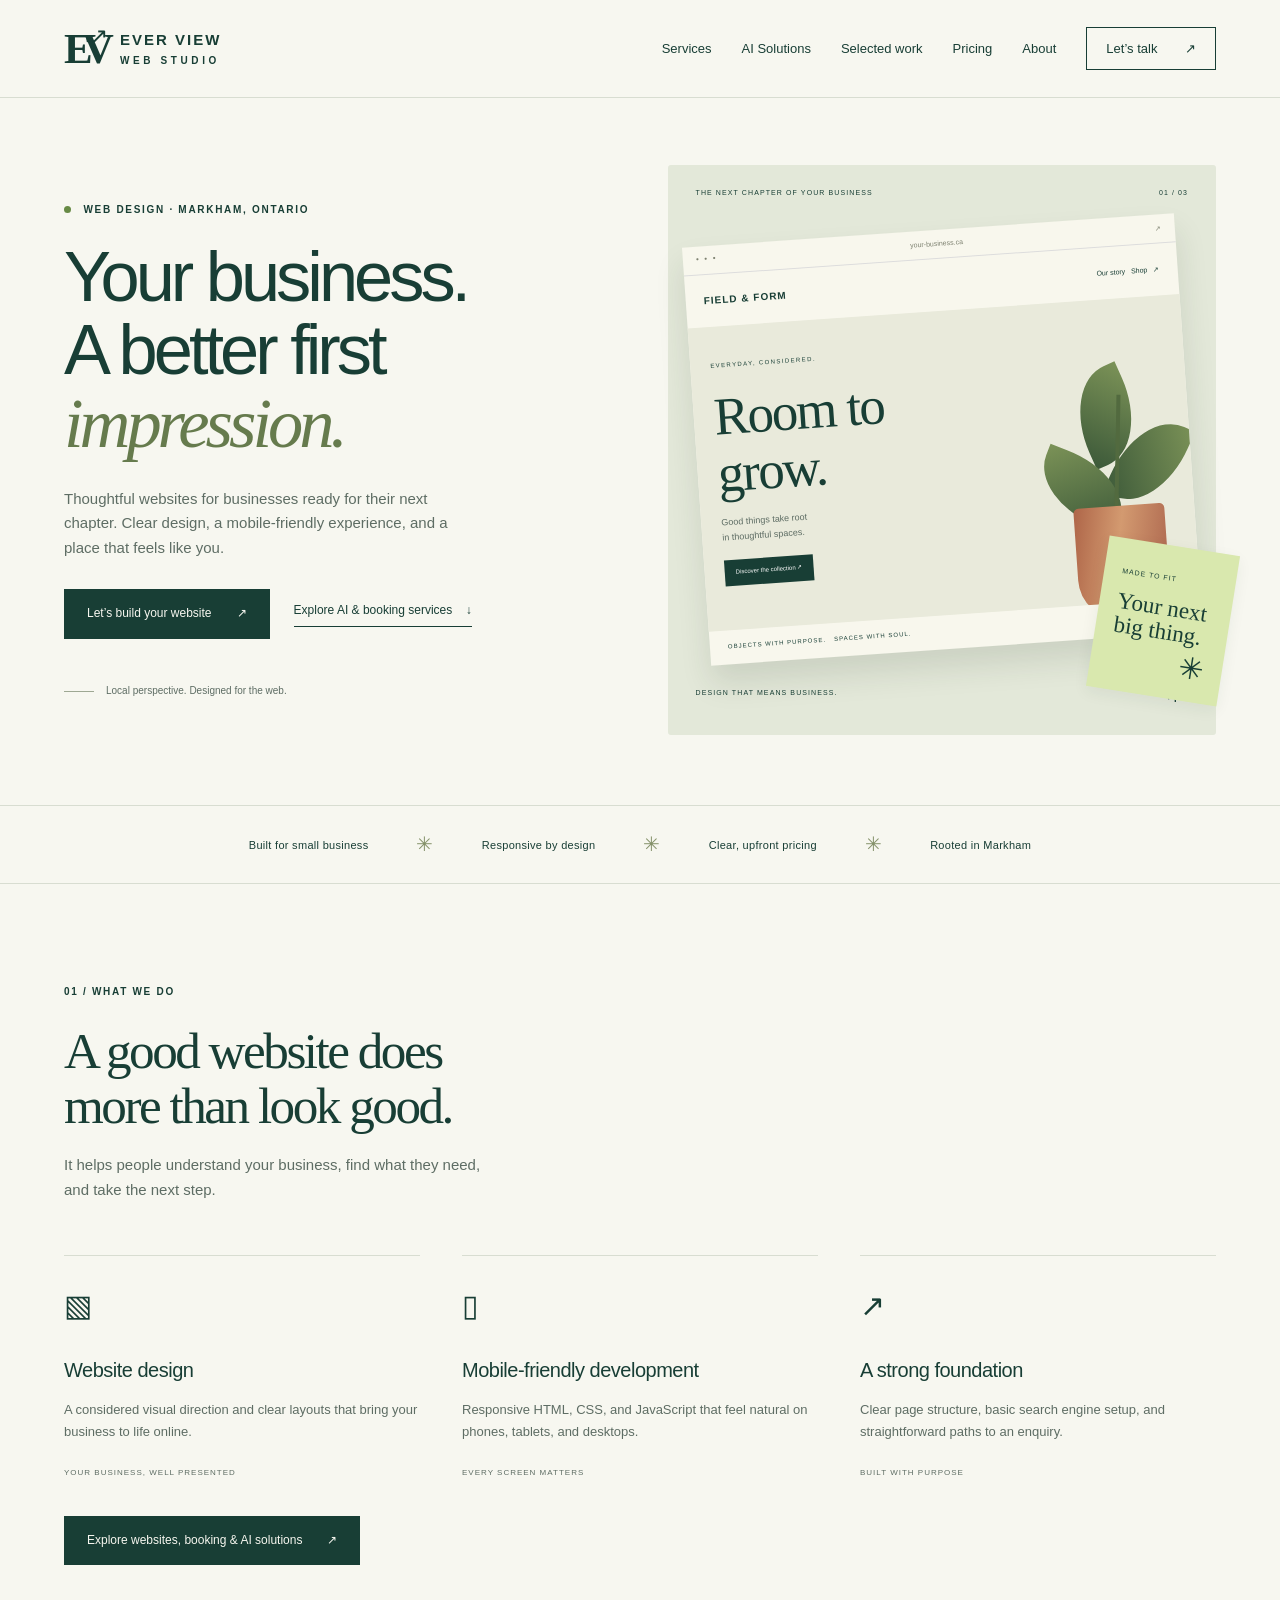
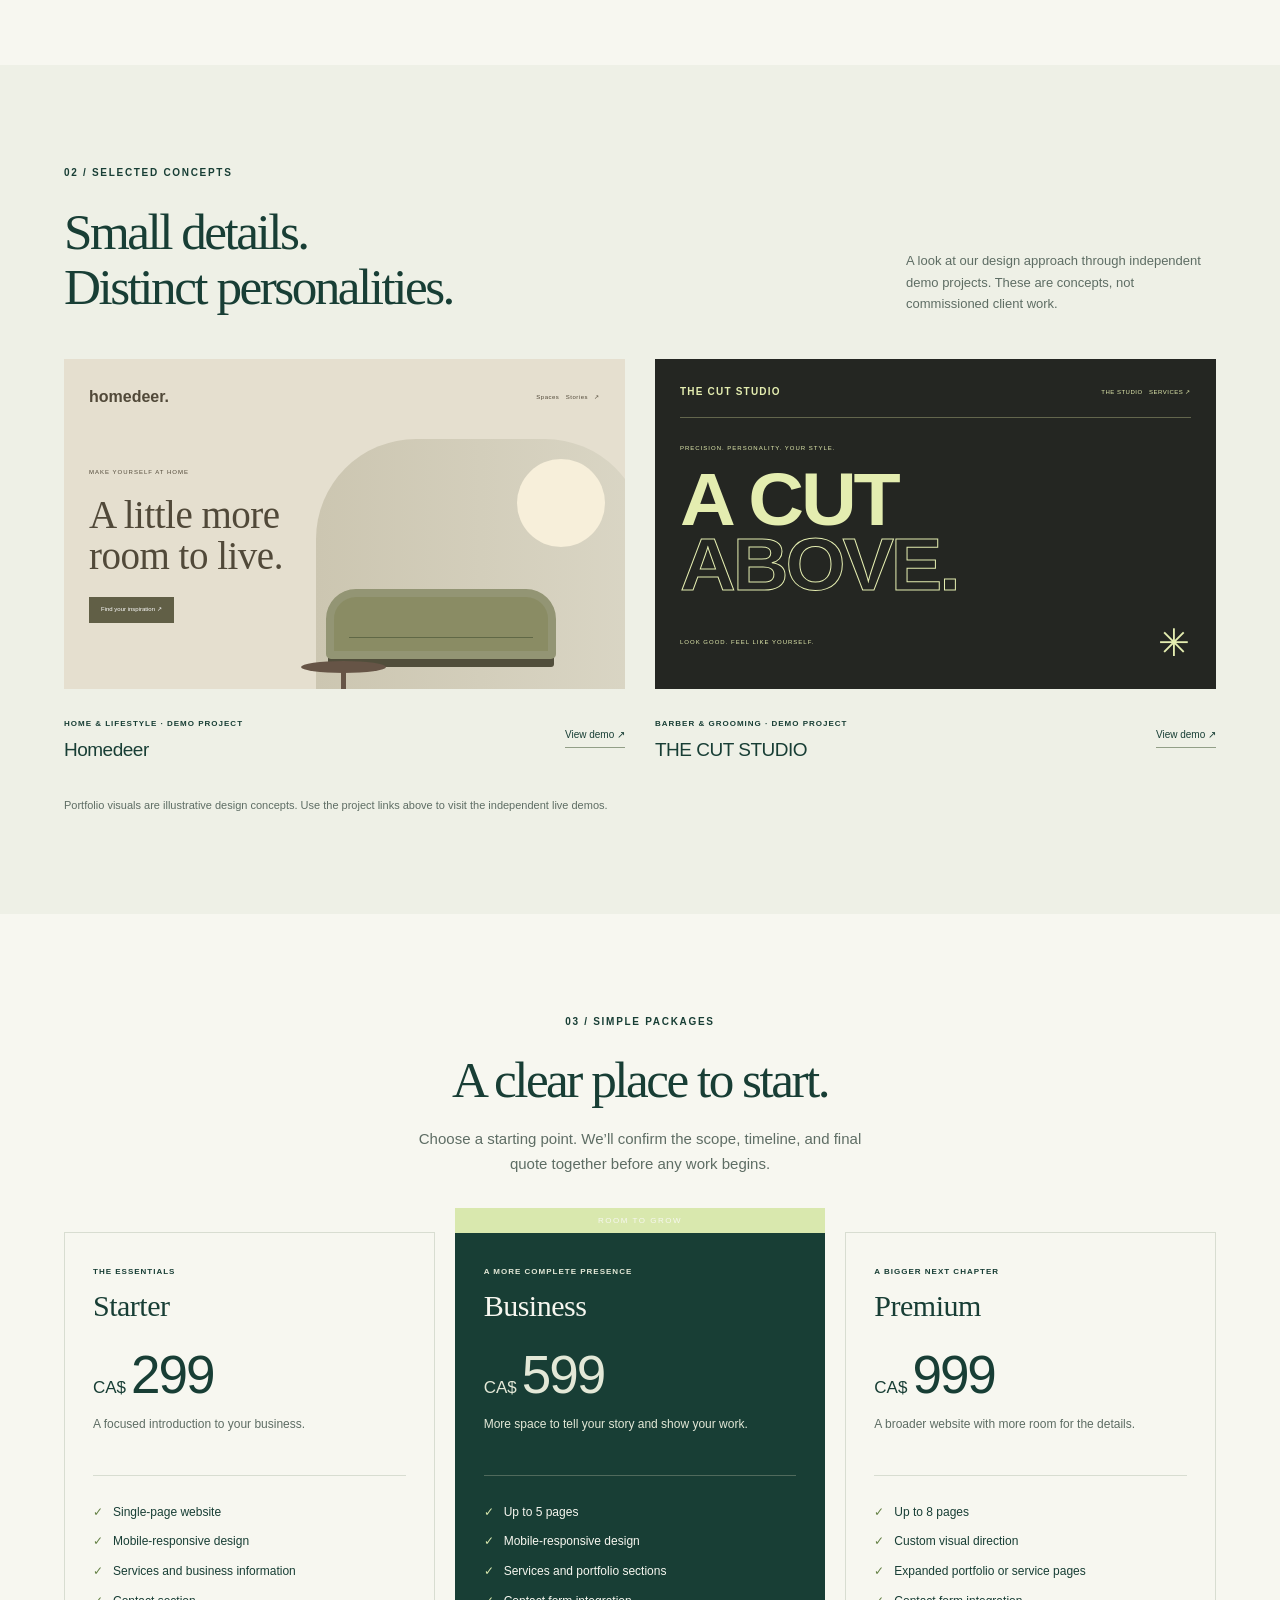
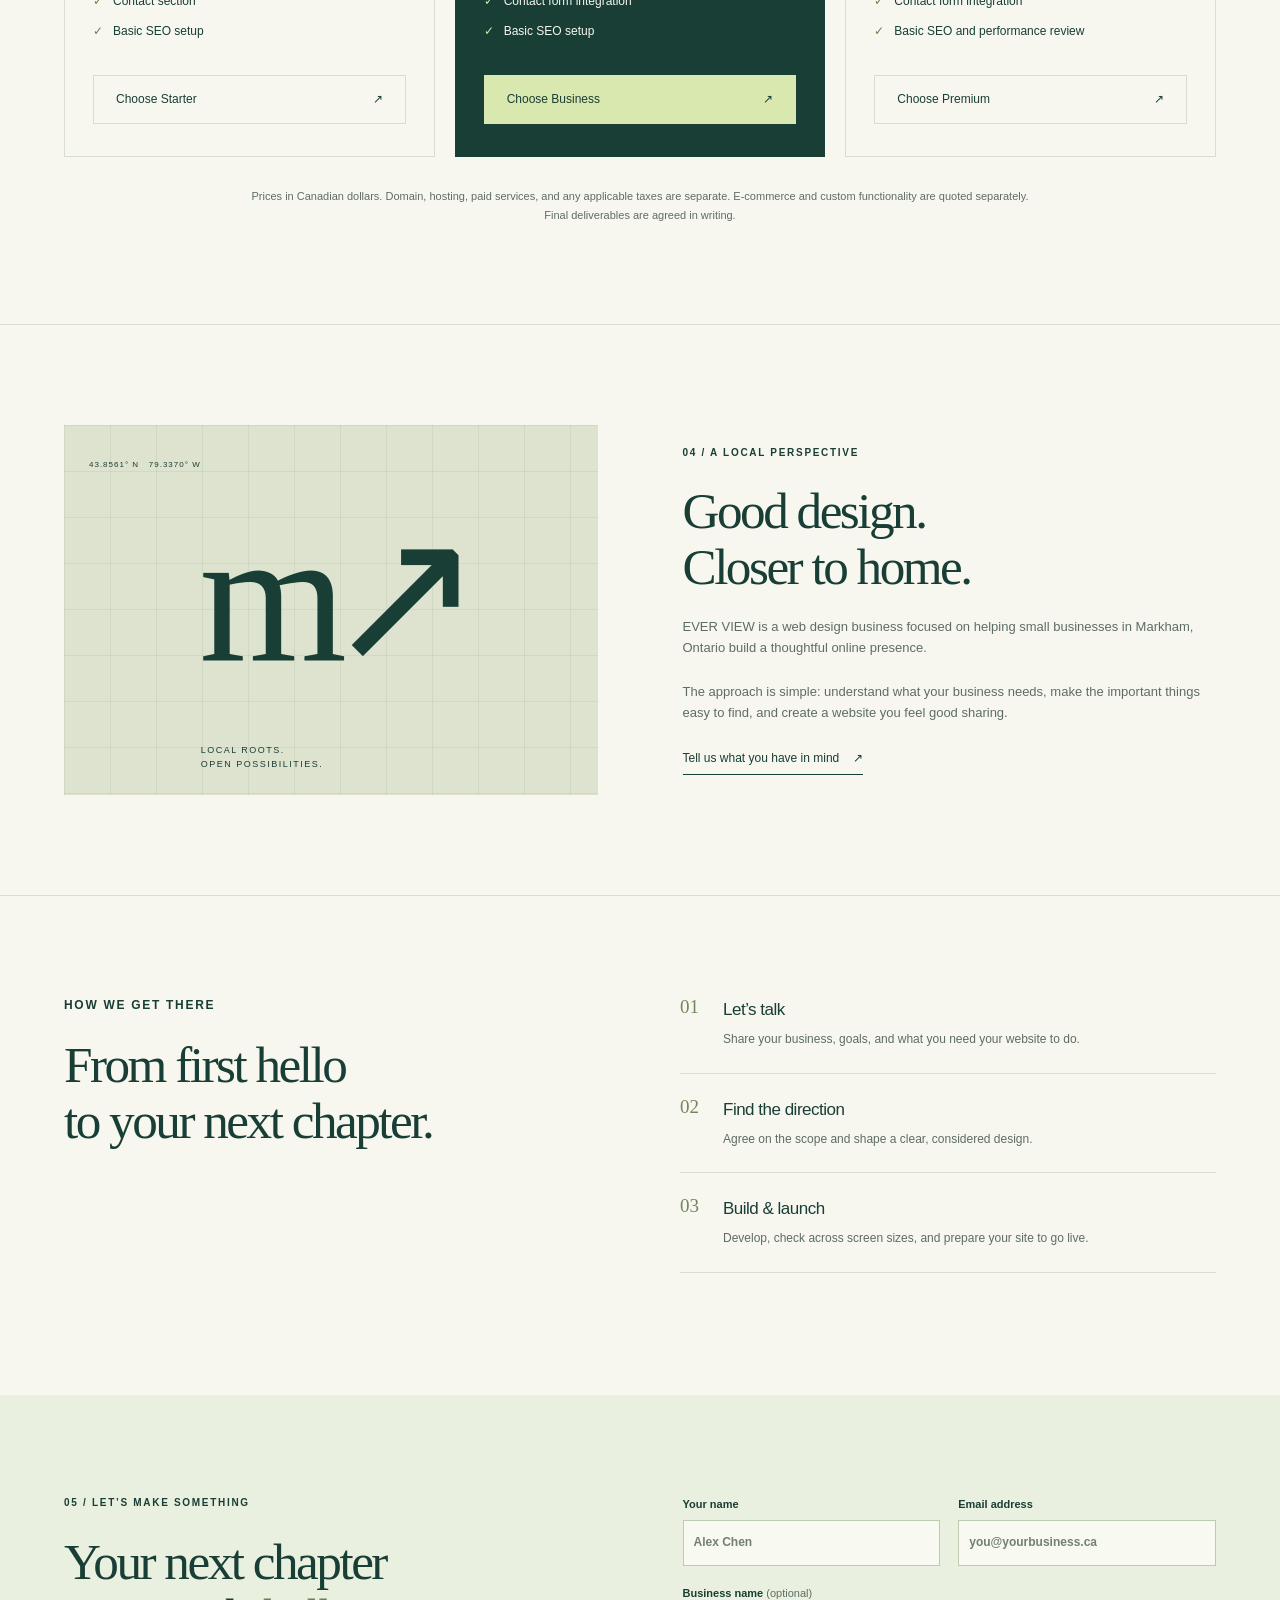
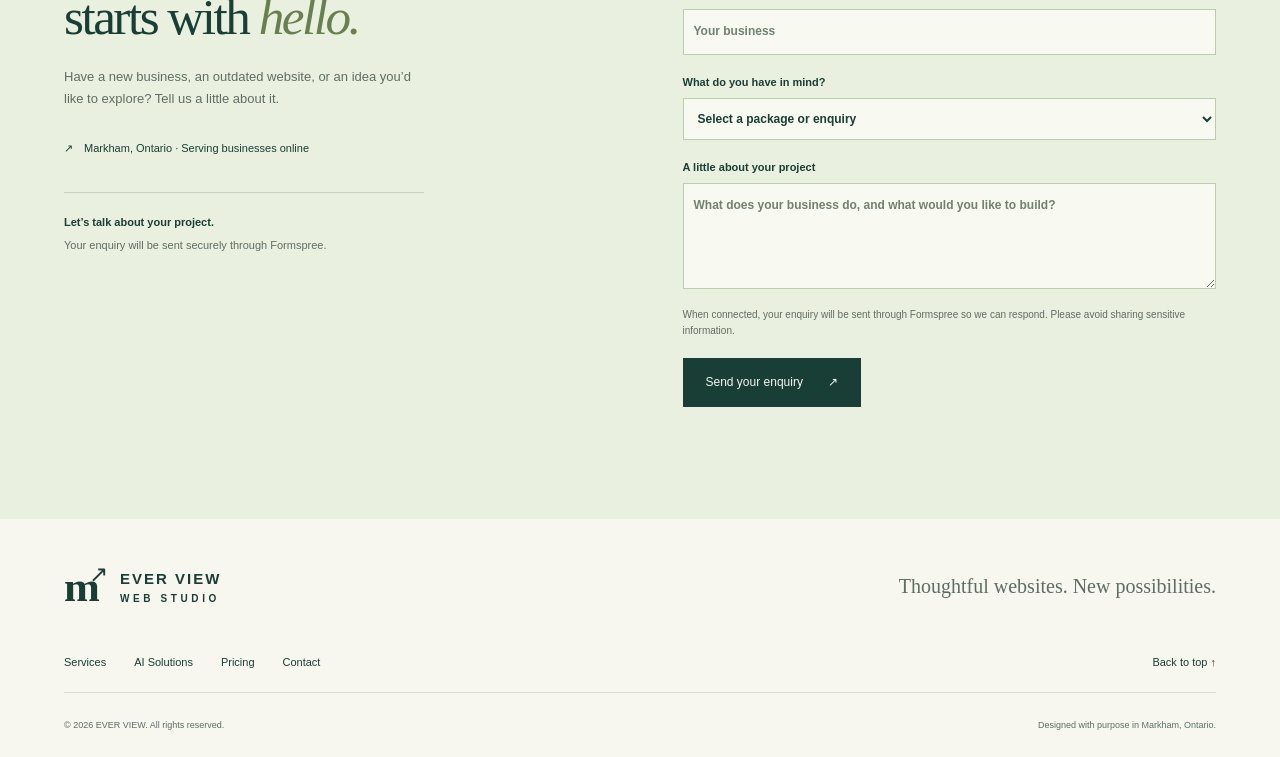
==== commit 7b778222: "Link AI solutions from homepage and enable booking enquiries" ====
--- a/index.html
+++ b/index.html
@@ -9,17 +9,17 @@
 </head>
 <body>
 <a class="skip" href="#main">Skip to content</a>
-<header class="header"><a class="brand" href="#home" aria-label="EVER VIEW home"><span class="brand-icon" aria-hidden="true">EV<span>↗</span></span><span>EVER VIEW<span class="brand-sub">WEB STUDIO</span></span></a><button class="menu-toggle" aria-expanded="false" aria-controls="navigation">Menu <span aria-hidden="true">☰</span></button><nav id="navigation" aria-label="Main navigation"><a href="#services">Services</a><a href="#work">Selected work</a><a href="#pricing">Pricing</a><a href="#about">About</a><a class="nav-cta" href="#contact">Let’s talk <span aria-hidden="true">↗</span></a></nav></header>
+<header class="header"><a class="brand" href="#home" aria-label="EVER VIEW home"><span class="brand-icon" aria-hidden="true">EV<span>↗</span></span><span>EVER VIEW<span class="brand-sub">WEB STUDIO</span></span></a><button class="menu-toggle" aria-expanded="false" aria-controls="navigation">Menu <span aria-hidden="true">☰</span></button><nav id="navigation" aria-label="Main navigation"><a href="#services">Services</a><a href="/ai-solutions.html">AI Solutions</a><a href="#work">Selected work</a><a href="#pricing">Pricing</a><a href="#about">About</a><a class="nav-cta" href="#contact">Let’s talk <span aria-hidden="true">↗</span></a></nav></header>
 <main id="main">
-<section class="hero section" id="home"><div class="hero-copy"><p class="eyebrow"><span class="dot"></span> WEB DESIGN · MARKHAM, ONTARIO</p><h1>Your business.<br>A better first<br><em>impression.</em></h1><p class="intro">Thoughtful websites for businesses ready for their next chapter. Clear design, a mobile-friendly experience, and a place that feels like you.</p><div class="actions"><a class="button dark" href="#contact">Let’s build your website <span aria-hidden="true">↗</span></a><a class="text-link" href="#work">Explore the work <span aria-hidden="true">↓</span></a></div><div class="hero-note"><span class="line"></span> Local perspective. Designed for the web.</div></div><div class="hero-art" aria-label="Illustrative website design concept"><div class="art-top"><span>THE NEXT CHAPTER OF YOUR BUSINESS</span><span>01 / 03</span></div><div class="browser"><div class="browser-bar"><span>● ● ●</span><span>your-business.ca</span><span>↗</span></div><div class="mock-nav"><strong>FIELD & FORM</strong><span>Our story &nbsp; Shop &nbsp; ↗</span></div><div class="mock-content"><span class="tiny">EVERYDAY, CONSIDERED.</span><h2>Room to<br>grow.</h2><p>Good things take root<br>in thoughtful spaces.</p><span class="mock-button">Discover the collection ↗</span><div class="plant"><div class="leaf l1"></div><div class="leaf l2"></div><div class="leaf l3"></div><div class="stem"></div><div class="pot"></div></div></div><div class="mock-footer">OBJECTS WITH PURPOSE. &nbsp; SPACES WITH SOUL.</div></div><div class="art-sticker"><span>MADE TO FIT</span><strong>Your next<br>big thing.</strong><span aria-hidden="true">✳</span></div><div class="art-bottom"><span>DESIGN THAT MEANS BUSINESS.</span><span>✳</span></div></div></section>
+<section class="hero section" id="home"><div class="hero-copy"><p class="eyebrow"><span class="dot"></span> WEB DESIGN · MARKHAM, ONTARIO</p><h1>Your business.<br>A better first<br><em>impression.</em></h1><p class="intro">Thoughtful websites for businesses ready for their next chapter. Clear design, a mobile-friendly experience, and a place that feels like you.</p><div class="actions"><a class="button dark" href="#contact">Let’s build your website <span aria-hidden="true">↗</span></a><a class="text-link" href="/ai-solutions.html">Explore AI & booking services <span aria-hidden="true">↓</span></a></div><div class="hero-note"><span class="line"></span> Local perspective. Designed for the web.</div></div><div class="hero-art" aria-label="Illustrative website design concept"><div class="art-top"><span>THE NEXT CHAPTER OF YOUR BUSINESS</span><span>01 / 03</span></div><div class="browser"><div class="browser-bar"><span>● ● ●</span><span>your-business.ca</span><span>↗</span></div><div class="mock-nav"><strong>FIELD & FORM</strong><span>Our story &nbsp; Shop &nbsp; ↗</span></div><div class="mock-content"><span class="tiny">EVERYDAY, CONSIDERED.</span><h2>Room to<br>grow.</h2><p>Good things take root<br>in thoughtful spaces.</p><span class="mock-button">Discover the collection ↗</span><div class="plant"><div class="leaf l1"></div><div class="leaf l2"></div><div class="leaf l3"></div><div class="stem"></div><div class="pot"></div></div></div><div class="mock-footer">OBJECTS WITH PURPOSE. &nbsp; SPACES WITH SOUL.</div></div><div class="art-sticker"><span>MADE TO FIT</span><strong>Your next<br>big thing.</strong><span aria-hidden="true">✳</span></div><div class="art-bottom"><span>DESIGN THAT MEANS BUSINESS.</span><span>✳</span></div></div></section>
 <div class="values-strip"><span>Built for small business</span><span aria-hidden="true">✳</span><span>Responsive by design</span><span aria-hidden="true">✳</span><span>Clear, upfront pricing</span><span aria-hidden="true">✳</span><span>Rooted in Markham</span></div>
-<section class="section services" id="services"><div class="section-heading"><p class="eyebrow">01 / WHAT WE DO</p><h2>A good website does<br>more than look good.</h2><p>It helps people understand your business, find what they need, and take the next step.</p></div><div class="service-grid"><article><span class="service-icon" aria-hidden="true">▧</span><h3>Website design</h3><p>A considered visual direction and clear layouts that bring your business to life online.</p><span class="tag">YOUR BUSINESS, WELL PRESENTED</span></article><article><span class="service-icon" aria-hidden="true">▯</span><h3>Mobile-friendly development</h3><p>Responsive HTML, CSS, and JavaScript that feel natural on phones, tablets, and desktops.</p><span class="tag">EVERY SCREEN MATTERS</span></article><article><span class="service-icon" aria-hidden="true">↗</span><h3>A strong foundation</h3><p>Clear page structure, basic search engine setup, and straightforward paths to an enquiry.</p><span class="tag">BUILT WITH PURPOSE</span></article></div></section>
-<section class="work section" id="work"><div class="split-heading"><div><p class="eyebrow">02 / SELECTED CONCEPTS</p><h2>Small details.<br>Distinct personalities.</h2></div><p>A look at our design approach through independent demo projects. These are concepts, not commissioned client work.</p></div><div class="portfolio-grid"><article class="project"><div class="project-art homedeer"><div class="project-mini-nav"><strong>homedeer.</strong><span>Spaces &nbsp; Stories &nbsp; ↗</span></div><div class="home-copy"><span>MAKE YOURSELF AT HOME</span><h3>A little more<br>room to live.</h3><span class="mini-pill">Find your inspiration ↗</span></div><div class="room-art" aria-hidden="true"><div class="sun"></div><div class="sofa"></div><div class="table"></div></div></div><div class="project-meta"><div><span class="eyebrow">HOME & LIFESTYLE · DEMO PROJECT</span><h3>Homedeer</h3></div><a class="project-link" data-project="homedeer" href="#project-details">Project details <span aria-hidden="true">↗</span></a></div></article><article class="project"><div class="project-art cut"><div class="project-mini-nav"><strong>THE CUT STUDIO</strong><span>THE STUDIO &nbsp; SERVICES ↗</span></div><span class="cut-small">PRECISION. PERSONALITY. YOUR STYLE.</span><h3>A CUT<br><span>ABOVE.</span></h3><div class="cut-bottom"><span>LOOK GOOD. FEEL LIKE YOURSELF.</span><span aria-hidden="true">✳</span></div></div><div class="project-meta"><div><span class="eyebrow">BARBER & GROOMING · DEMO PROJECT</span><h3>THE CUT STUDIO</h3></div><a class="project-link" data-project="cut" href="#project-details">Project details <span aria-hidden="true">↗</span></a></div></article></div><p class="fine-print">Portfolio visuals are illustrative design concepts. Live demo links will be added once their verified addresses are supplied.</p></section>
+<section class="section services" id="services"><div class="section-heading"><p class="eyebrow">01 / WHAT WE DO</p><h2>A good website does<br>more than look good.</h2><p>It helps people understand your business, find what they need, and take the next step.</p></div><div class="service-grid"><article><span class="service-icon" aria-hidden="true">▧</span><h3>Website design</h3><p>A considered visual direction and clear layouts that bring your business to life online.</p><span class="tag">YOUR BUSINESS, WELL PRESENTED</span></article><article><span class="service-icon" aria-hidden="true">▯</span><h3>Mobile-friendly development</h3><p>Responsive HTML, CSS, and JavaScript that feel natural on phones, tablets, and desktops.</p><span class="tag">EVERY SCREEN MATTERS</span></article><article><span class="service-icon" aria-hidden="true">↗</span><h3>A strong foundation</h3><p>Clear page structure, basic search engine setup, and straightforward paths to an enquiry.</p><span class="tag">BUILT WITH PURPOSE</span></article></div><p style="margin-top:36px"><a class="button dark" href="/ai-solutions.html">Explore websites, booking & AI solutions <span aria-hidden="true">↗</span></a></p></section>
+<section class="work section" id="work"><div class="split-heading"><div><p class="eyebrow">02 / SELECTED CONCEPTS</p><h2>Small details.<br>Distinct personalities.</h2></div><p>A look at our design approach through independent demo projects. These are concepts, not commissioned client work.</p></div><div class="portfolio-grid"><article class="project"><div class="project-art homedeer"><div class="project-mini-nav"><strong>homedeer.</strong><span>Spaces &nbsp; Stories &nbsp; ↗</span></div><div class="home-copy"><span>MAKE YOURSELF AT HOME</span><h3>A little more<br>room to live.</h3><span class="mini-pill">Find your inspiration ↗</span></div><div class="room-art" aria-hidden="true"><div class="sun"></div><div class="sofa"></div><div class="table"></div></div></div><div class="project-meta"><div><span class="eyebrow">HOME & LIFESTYLE · DEMO PROJECT</span><h3>Homedeer</h3></div><a class="project-link" data-project="homedeer" href="https://homedeer.everviewstudio.com" target="_blank" rel="noopener noreferrer">Project details <span aria-hidden="true">↗</span></a></div></article><article class="project"><div class="project-art cut"><div class="project-mini-nav"><strong>THE CUT STUDIO</strong><span>THE STUDIO &nbsp; SERVICES ↗</span></div><span class="cut-small">PRECISION. PERSONALITY. YOUR STYLE.</span><h3>A CUT<br><span>ABOVE.</span></h3><div class="cut-bottom"><span>LOOK GOOD. FEEL LIKE YOURSELF.</span><span aria-hidden="true">✳</span></div></div><div class="project-meta"><div><span class="eyebrow">BARBER & GROOMING · DEMO PROJECT</span><h3>THE CUT STUDIO</h3></div><a class="project-link" data-project="cut" href="https://cutstudio.everviewstudio.com" target="_blank" rel="noopener noreferrer">Project details <span aria-hidden="true">↗</span></a></div></article></div><p class="fine-print">Portfolio visuals are illustrative design concepts. Use the project links above to visit the independent live demos.</p></section>
 <section class="pricing section" id="pricing"><div class="section-heading centered"><p class="eyebrow">03 / SIMPLE PACKAGES</p><h2>A clear place to start.</h2><p>Choose a starting point. We’ll confirm the scope, timeline, and final quote together before any work begins.</p></div><div class="price-grid"><article class="price-card"><p class="eyebrow">THE ESSENTIALS</p><h3>Starter</h3><p class="price"><span>CA$</span>299</p><p>A focused introduction to your business.</p><ul><li>Single-page website</li><li>Mobile-responsive design</li><li>Services and business information</li><li>Contact section</li><li>Basic SEO setup</li></ul><a href="#contact" class="button outline" data-package="Starter">Choose Starter <span aria-hidden="true">↗</span></a></article><article class="price-card featured"><span class="recommended">ROOM TO GROW</span><p class="eyebrow">A MORE COMPLETE PRESENCE</p><h3>Business</h3><p class="price"><span>CA$</span>599</p><p>More space to tell your story and show your work.</p><ul><li>Up to 5 pages</li><li>Mobile-responsive design</li><li>Services and portfolio sections</li><li>Contact form integration</li><li>Basic SEO setup</li></ul><a href="#contact" class="button light" data-package="Business">Choose Business <span aria-hidden="true">↗</span></a></article><article class="price-card"><p class="eyebrow">A BIGGER NEXT CHAPTER</p><h3>Premium</h3><p class="price"><span>CA$</span>999</p><p>A broader website with more room for the details.</p><ul><li>Up to 8 pages</li><li>Custom visual direction</li><li>Expanded portfolio or service pages</li><li>Contact form integration</li><li>Basic SEO and performance review</li></ul><a href="#contact" class="button outline" data-package="Premium">Choose Premium <span aria-hidden="true">↗</span></a></article></div><p class="fine-print centered">Prices in Canadian dollars. Domain, hosting, paid services, and any applicable taxes are separate. E-commerce and custom functionality are quoted separately. Final deliverables are agreed in writing.</p></section>
 <section class="about section" id="about"><div class="about-art" aria-hidden="true"><div class="about-grid"></div><span class="about-location">43.8561° N &nbsp; 79.3370° W</span><span class="large-mark">m↗</span><span class="about-caption">LOCAL ROOTS.<br>OPEN POSSIBILITIES.</span></div><div class="about-copy"><p class="eyebrow">04 / A LOCAL PERSPECTIVE</p><h2>Good design.<br>Closer to home.</h2><p>EVER VIEW is a web design business focused on helping small businesses in Markham, Ontario build a thoughtful online presence.</p><p>The approach is simple: understand what your business needs, make the important things easy to find, and create a website you feel good sharing.</p><a class="text-link" href="#contact">Tell us what you have in mind <span aria-hidden="true">↗</span></a></div></section>
 <section class="process section"><div><p class="eyebrow">HOW WE GET THERE</p><h2>From first hello<br>to your next chapter.</h2></div><ol><li><span>01</span><div><h3>Let’s talk</h3><p>Share your business, goals, and what you need your website to do.</p></div></li><li><span>02</span><div><h3>Find the direction</h3><p>Agree on the scope and shape a clear, considered design.</p></div></li><li><span>03</span><div><h3>Build & launch</h3><p>Develop, check across screen sizes, and prepare your site to go live.</p></div></li></ol></section>
-<section class="contact section" id="contact"><div class="contact-copy"><p class="eyebrow">05 / LET’S MAKE SOMETHING</p><h2>Your next chapter<br>starts with <em>hello.</em></h2><p>Have a new business, an outdated website, or an idea you’d like to explore? Tell us a little about it.</p><span class="location"><span aria-hidden="true">↗</span> Markham, Ontario · Serving businesses online</span><div class="contact-notice" id="connection-notice"><strong>Enquiries are not enabled yet.</strong><p>This form is awaiting its Formspree connection. Please don’t enter personal information until it is connected.</p></div></div><form id="contact-form" aria-describedby="connection-notice" method="post"><div class="form-row"><label>Your name<input name="name" autocomplete="name" required maxlength="100" placeholder="Alex Chen"></label><label>Email address<input type="email" name="email" autocomplete="email" required maxlength="254" placeholder="you@yourbusiness.ca"></label></div><label>Business name <span class="optional">(optional)</span><input name="business" autocomplete="organization" maxlength="160" placeholder="Your business"></label><label>What do you have in mind?<select name="package" id="package"><option value="">Select a package or enquiry</option><option>Starter</option><option>Business</option><option>Premium</option><option>Something else / Not sure yet</option></select></label><label>A little about your project<textarea name="message" rows="4" required minlength="10" maxlength="5000" placeholder="What does your business do, and what would you like to build?"></textarea></label><div class="honeypot" aria-hidden="true"><label>Leave this empty<input name="_gotcha" tabindex="-1" autocomplete="off"></label></div><p class="form-privacy">When connected, your enquiry will be sent through Formspree so we can respond. Please avoid sharing sensitive information.</p><button class="button dark" id="submit-button" type="submit" disabled>Contact form not connected <span aria-hidden="true">↗</span></button><p id="form-status" role="status" aria-live="polite"></p></form></section>
+<section class="contact section" id="contact"><div class="contact-copy"><p class="eyebrow">05 / LET’S MAKE SOMETHING</p><h2>Your next chapter<br>starts with <em>hello.</em></h2><p>Have a new business, an outdated website, or an idea you’d like to explore? Tell us a little about it.</p><span class="location"><span aria-hidden="true">↗</span> Markham, Ontario · Serving businesses online</span><div class="contact-notice" id="connection-notice"><strong>Enquiries are not enabled yet.</strong><p>This form is awaiting its Formspree connection. Please don’t enter personal information until it is connected.</p></div></div><form id="contact-form" aria-describedby="connection-notice" method="post"><div class="form-row"><label>Your name<input name="name" autocomplete="name" required maxlength="100" placeholder="Alex Chen"></label><label>Email address<input type="email" name="email" autocomplete="email" required maxlength="254" placeholder="you@yourbusiness.ca"></label></div><label>Business name <span class="optional">(optional)</span><input name="business" autocomplete="organization" maxlength="160" placeholder="Your business"></label><label>What do you have in mind?<select name="package" id="package"><option value="">Select a package or enquiry</option><option>Starter</option><option>Business</option><option>Premium</option><option>Online booking system</option><option>AI customer assistance</option><option>Something else / Not sure yet</option></select></label><label>A little about your project<textarea name="message" rows="4" required minlength="10" maxlength="5000" placeholder="What does your business do, and what would you like to build?"></textarea></label><div class="honeypot" aria-hidden="true"><label>Leave this empty<input name="_gotcha" tabindex="-1" autocomplete="off"></label></div><p class="form-privacy">When connected, your enquiry will be sent through Formspree so we can respond. Please avoid sharing sensitive information.</p><button class="button dark" id="submit-button" type="submit" disabled>Contact form not connected <span aria-hidden="true">↗</span></button><p id="form-status" role="status" aria-live="polite"></p></form></section>
 </main>
-<footer class="footer"><a class="brand" href="#home"><span class="brand-icon" aria-hidden="true">m<span>↗</span></span><span>EVER VIEW<span class="brand-sub">WEB STUDIO</span></span></a><p>Thoughtful websites. New possibilities.</p><div><a href="#services">Services</a><a href="#pricing">Pricing</a><a href="#contact">Contact</a><a href="#home">Back to top ↑</a></div><small>© <span id="year">2026</span> EVER VIEW. All rights reserved.</small><small>Designed with purpose in Markham, Ontario.</small></footer>
+<footer class="footer"><a class="brand" href="#home"><span class="brand-icon" aria-hidden="true">m<span>↗</span></span><span>EVER VIEW<span class="brand-sub">WEB STUDIO</span></span></a><p>Thoughtful websites. New possibilities.</p><div><a href="#services">Services</a><a href="/ai-solutions.html">AI Solutions</a><a href="#pricing">Pricing</a><a href="#contact">Contact</a><a href="#home">Back to top ↑</a></div><small>© <span id="year">2026</span> EVER VIEW. All rights reserved.</small><small>Designed with purpose in Markham, Ontario.</small></footer>
 <dialog id="project-details"><button class="dialog-close" aria-label="Close project details">×</button><p class="eyebrow">PORTFOLIO DEMO PROJECT</p><h2 id="project-title"></h2><p id="project-description"></p><p>This is an independent demo project, not commissioned work or a paying client. Its verified live URL has not yet been supplied.</p><button class="button dark dialog-done">Back to the work</button></dialog>
 </body></html>
